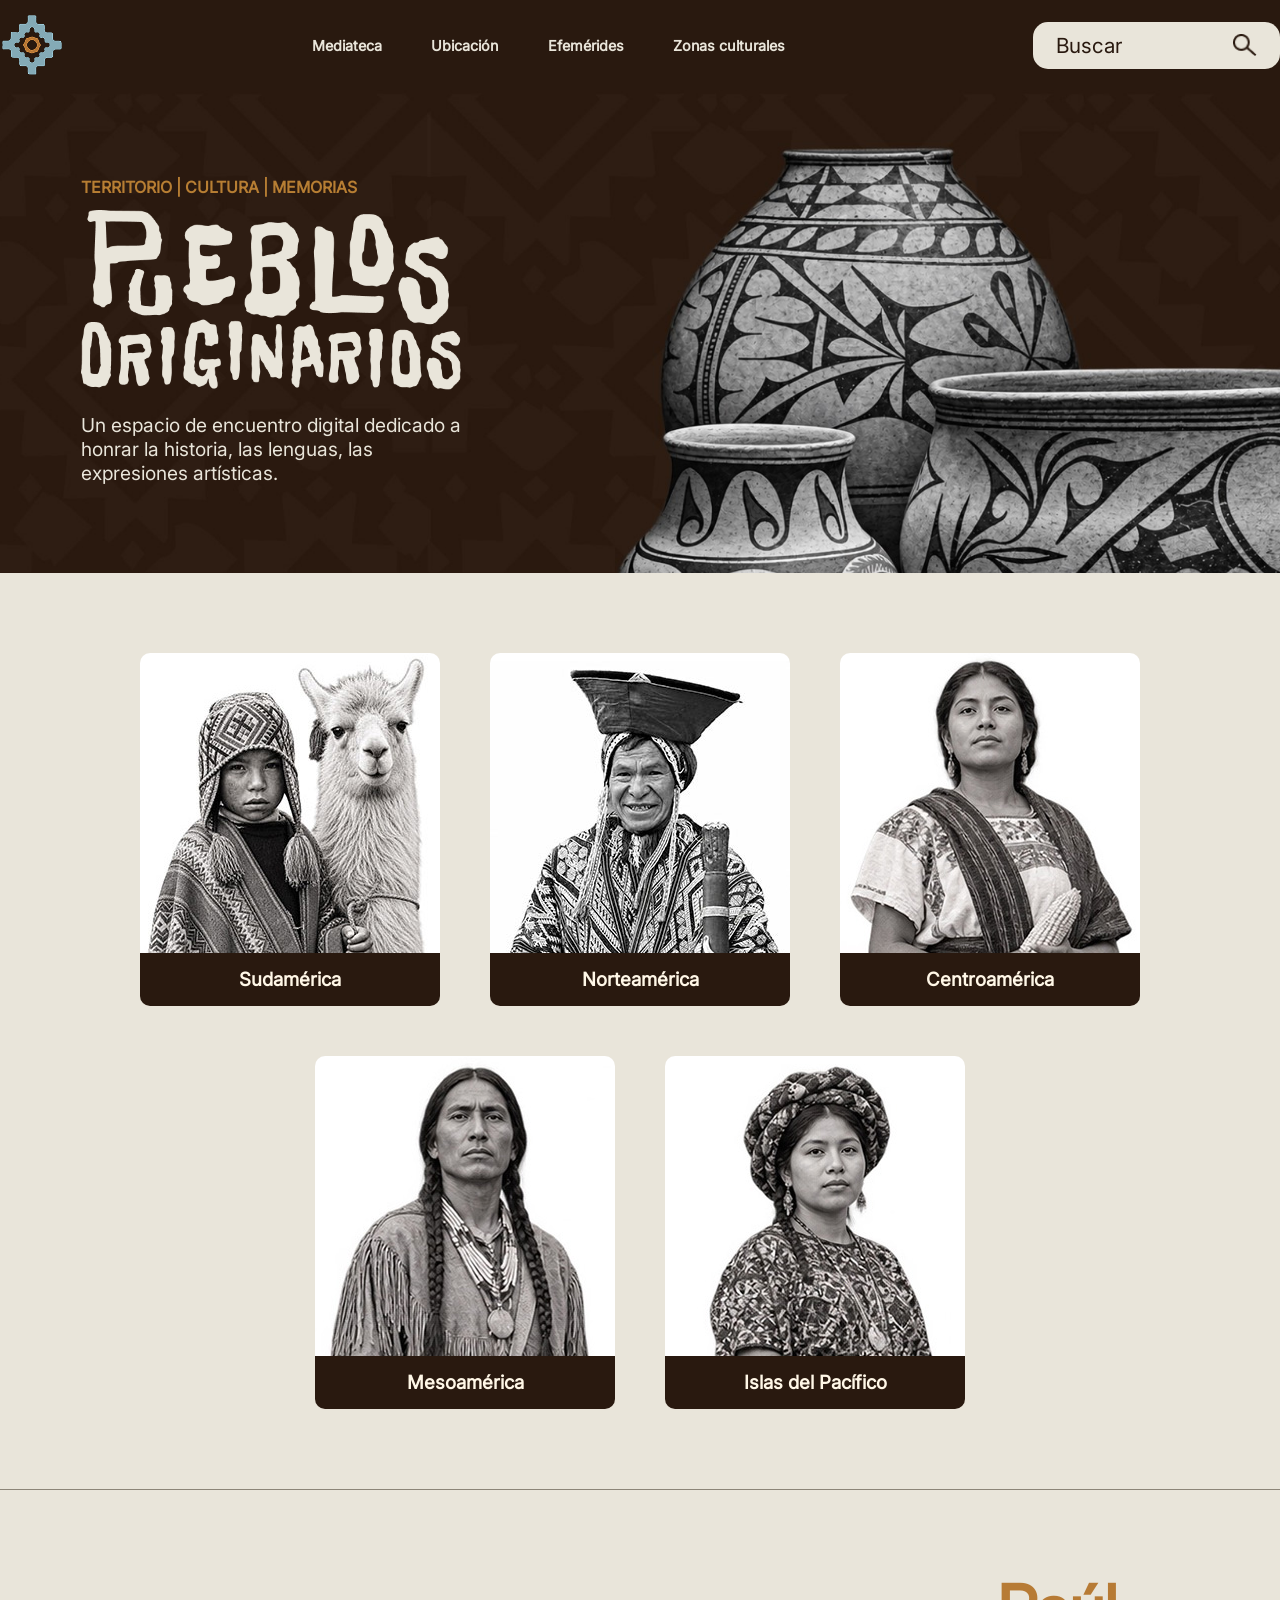
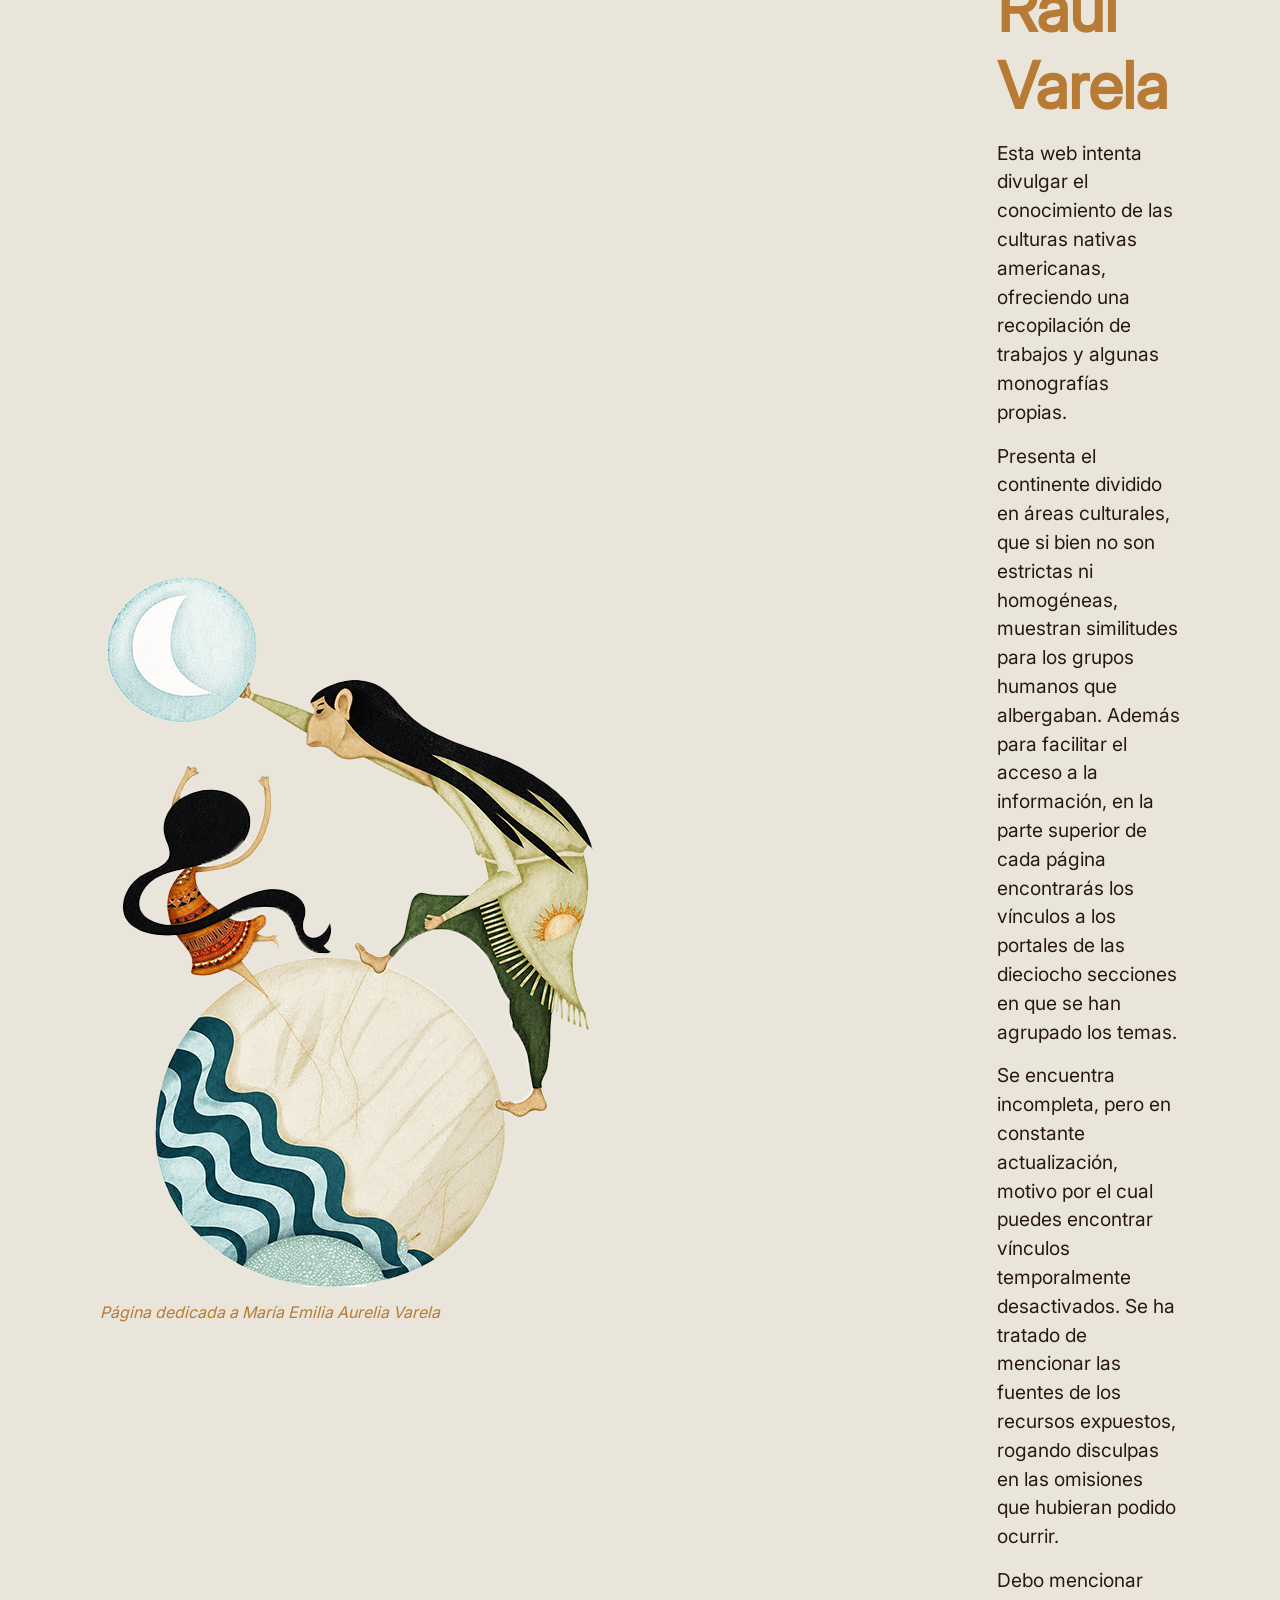
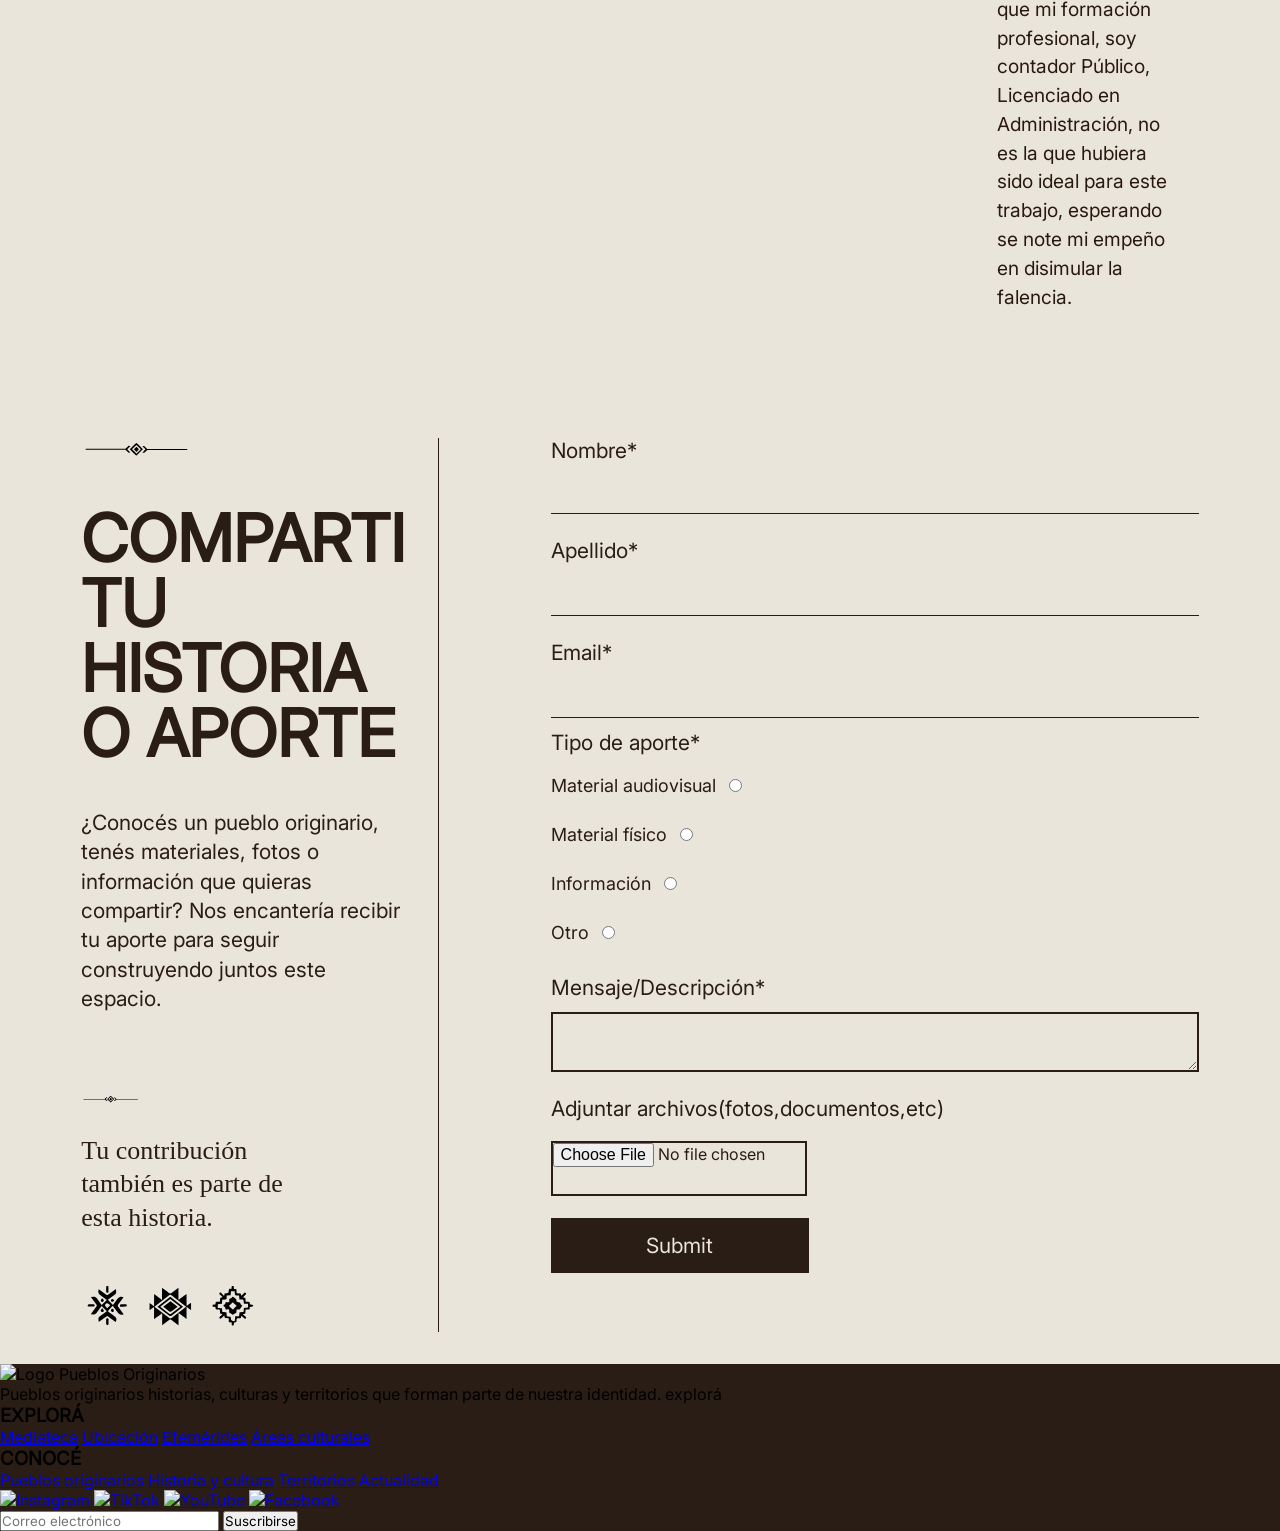
==== index.html @ 134d894b "Arreglo de imagenes y linkeo" ====
<!DOCTYPE html>
<html>

<head>
    <meta charset="utf-8" />
    <meta name="viewport" content="width=device-width, initial-scale=1.0">
    <title>Pueblos Originarios</title>
    <link rel="stylesheet" href="estilos.css" />
    <link rel="icon" type="image/x_icon" href="imagenes/generales/logo_color.png">
</head>

<body class="body">
    <header>
        <nav class="nav">
                <a href="index.html">
                    <img class="imagen_logo" src="imagenes/generales/logo_color.png" alt="imagen_logo" width="64"
                        height="64" />
                </a>
            <div class="hipervinculos">
                <a href="mediateca.html">Mediateca</a>
                <a href="ubicacion.html">Ubicación</a>
                <a href="error.html">Efemérides</a>
                <a href="tehuelche.html">Zonas culturales</a>
            </div>
            <div class="buscador">
                <p>Buscar</p>
                <img src="imagenes/generales/lupa_buscador.png" alt="lupa" width="24" height="24" />
            </div>
        </nav>
    </header>

    <main>
        <section id="inicio" aria-label="Pueblos originarios">
            <h2>TERRITORIO | CULTURA | MEMORIAS</h2>
            <img class="texto-inicio" src="imagenes/index/texto.png" alt="Pueblos originarios" width="597" height="283">
            <h1>Un espacio de encuentro digital dedicado a honrar la historia, las lenguas, las expresiones artísticas.
            </h1>
        </section>

        <section class="contenedor-tarjetas">

            <article class="tarjeta">
                <img src="imagenes/index/suramerica.jpg" alt="Sudamérica" width="300" height="300">
                <h3>Sudamérica</h3>
            </article>

            <article class="tarjeta">
                <img src="imagenes/index/norteamerica.jpg" alt="Norteamérica" width="300" height="300">
                <h3>Norteamérica</h3>
            </article>

            <article class="tarjeta">
                <img src="imagenes/index/centroamerica.jpg" alt="Centroamérica" width="300" height="300">
                <h3>Centroamérica</h3>
            </article>

            <article class="tarjeta">
                <img src="imagenes/index/mesoamerica.jpg" alt="Mesoamérica" width="300" height="300">
                <h3>Mesoamérica</h3>
            </article>

            <article class="tarjeta">
                <img src="imagenes/index/isla_pacifico.jpg" alt="Islas del Pacífico" width="300" height="300">
                <h3>Islas del Pacífico</h3>
            </article>

        </section>

        <section class="seccion-raul">

    <article class="imagen-raul">
        <img src="imagenes/index/raul_varela.png" alt="Ilustración de Raúl Varela" width="497" height="713">
        <p>Página dedicada a María Emilia Aurelia Varela</p>
    </article>

    <article class="contenido-raul">

        <h2>Raúl Varela</h2>

        <p>
    Esta web intenta divulgar el conocimiento de las culturas nativas
    americanas, ofreciendo una recopilación de trabajos y algunas
    monografías propias.
</p>

<p>
    Presenta el continente dividido en áreas culturales, que si bien no son
    estrictas ni homogéneas, muestran similitudes para los grupos humanos
    que albergaban. Además para facilitar el acceso a la información,
    en la parte superior de cada página encontrarás los vínculos a los
    portales de las dieciocho secciones en que se han agrupado los temas.
</p>

<p>
    Se encuentra incompleta, pero en constante actualización, motivo
    por el cual puedes encontrar vínculos temporalmente desactivados.
    Se ha tratado de mencionar las fuentes de los recursos expuestos,
    rogando disculpas en las omisiones que hubieran podido ocurrir.
</p>

<p>
    Debo mencionar que mi formación profesional, soy contador Público,
    Licenciado en Administración, no es la que hubiera sido ideal para
    este trabajo, esperando se note mi empeño en disimular la falencia.
</p>

    </article>

</section>





        <section id="formulario">
            <div id="texto-form">
                <div id="form1">
                    <img src="imagenes/svg/division.svg" alt="simbolo" height="30px" width="60px">
                    <h3>COMPARTI TU HISTORIA O APORTE</h3>
                    <p>¿Conocés un pueblo originario, tenés materiales, fotos o información que quieras compartir? Nos
                        encantería recibir tu aporte para seguir construyendo juntos este espacio.</p>
                </div>
                <div id="form2">
                    <img src="imagenes/svg/division.svg" alt="simbolo" height="30px" width="60px">
                    <p>Tu contribución también es parte de esta historia.</p>
                    <img src="imagenes/svg/simbolos.svg" alt="simbolo" />
                </div>
            </div>

            <div id="form3">

                <form method="post" action="" target="_blank" enctype="multipart/form-data">
                    <div class="form">
                        <label for="nombre">Nombre*</label>
                        <input type="text" name="nombre" id="nombre" maxlength="20" required>
                    </div>

                    <label for="apellido">Apellido*</label>
                    <input type="text" name="apellido" id="apellido" maxlength="20" required>

                    <label for="email">Email*</label>
                    <input type="email" name="email" id="email" maxlength="20" required>


                    <p>Tipo de aporte*</p>
                    <label for="audiovisual">Material audiovisual <input type="radio" name="aporte" value="audiovisual"
                            id="audiovisual"></label>
                    <label for="fisico">Material físico <input type="radio" name="aporte" value="físico"
                            id="físico"></label>
                    <label for="información">Información <input type="radio" name="aporte" value="información"
                            id="información"></label>
                    <label for="otro">Otro<input type="radio" name="aporte" value="radio id=" radio></label>



                    <label for="mensaje">Mensaje/Descripción*</label>
                    <textarea name="mensaje" id="mensaje"></textarea required>

            <label for="archivos">Adjuntar archivos(fotos,documentos,etc)</label>
            <input type="file">

                <input type="submit" formenctype="multipart/form-data">
                </textarea>
                </form>
            </div>

        </section>
    </main>

    <footer>
        <div id="footer">
            <div id="presentacion-footer">
                <img src="imagenes/logo.png" alt="Logo Pueblos Originarios">
                <p>
                    Pueblos originarios historias, culturas y territorios
                    que forman parte de nuestra identidad. explorá
                </p>
            </div>
            <div class="items">
                <h3>EXPLORÁ</h3>
                <a href="#">Mediateca</a>
                <a href="#">Ubicación</a>
                <a href="#">Efemérides</a>
                <a href="#">Áreas culturales</a>
            </div>
            <div class="items">
                <h3>CONOCÉ</h3>
                <a href="#">Pueblos originarios</a>
                <a href="#">Historia y cultura</a>
                <a href="#">Territorios</a>
                <a href="#">Actualidad</a>
            </div>
            <div id="redes">
                <div class="iconos">
                    <a href="#"><img src="" alt="Instagram"></a>
                    <a href="#"><img src="" alt="TikTok"></a>
                    <a href="#"><img src="" alt="YouTube"></a>
                    <a href="#"><img src="" alt="Facebook"></a>
                </div>
                <div id="suscripcion">
                    <input type="email" placeholder="Correo electrónico">
                    <button>Suscribirse</button>
                </div>
            </div>
        </div>
    </footer>
</body>

</html>
---- estilos.css ----
@charset "utf-8";

@font-face {
    font-family: "inter";
    src: url('fuentes/inter/Inter-VariableFont_opsz\,wght.ttf') format('truetype');
    font-weight: normal;
    font-style: normal;
}

@font-face {
    font-family: 'inter italic';
    src: url('fuentes/inter/Inter-Italic-VariableFont_opsz\,wght.ttf') format('truetype');
    font-weight: normal;
    font-style: italic;
}

@font-face {
    font-family: 'inria';
    src: url('fuentes/inria_serif/InriaSerif-Regular.ttf') format('truetype');
    font-weight: normal;
    font-style: normal;
}

@font-face {
    font-family: 'inria';
    src: url('fuentes/inria_serif/InriaSerif-Italic.ttf') format('truetype');
    font-weight: normal;
    font-style: italic;
}

@font-face {
    font-family: 'inria';
    src: url(fuentes/inria_serif/InriaSerif-Light.ttf) format('truetype');
    font-weight: light;
    font-style: normal;
}

@font-face {
    font-family: 'inria';
    src: url(fuentes/inria_serif/InriaSerif-LightItalic.ttf) format('truetype');
    font-weight: light;
    font-style: italic;
}

@font-face {
    font-family: 'inria';
    src: url(fuentes/inria_serif/InriaSerif-Bold.ttf) format('truetype');
    font-weight: bold;
    font-style: normal;
}

@font-face {
    font-family: 'inria';
    src: url(fuentes/inria_serif/InriaSerif-BoldItalic.ttf) format('truetype');
    font-weight: bold;
    font-style: italic;
}

*{
    font-family: "inter",sans-serif;
    margin: 0;
    padding: 0;

}

body{
    background-color: #E9E5DA
}

footer{
    background-color: #2A1D15;
}

/* formulario */
#formulario {
    display: flex
}

/* Medioteca */


/* Presentación de la videoteca */

.presentacion-videoteca {
    position: relative;
    overflow: hidden;
    padding: 55px 6.5% 100px;
    background-color: #2a1d15;
}


/* Fondo decorativo */

.fondo-videoteca {
    position: absolute;
    top: 0;
    left: 0;
    width: 100%;
    height: 909px;
    opacity: 0.15;
}

.fondo-videoteca img {
    width: 100%;
    height: 100%;
    object-fit: cover;
}


/* Título y presentación */

.texto-videoteca {
    position: relative;
    margin-bottom: 104px;
}

.texto-videoteca h1 {
    margin: 0 0 12px;
    color: #e9e5da;
    font-size: 76px;
    font-weight: 700;
    line-height: 1.2;
}

.texto-videoteca p {
    margin: 0;
    font-size: 20px;
}


/* Videos principales */

.videos-principales {
    position: relative;
    display: flex;
    align-items: flex-start;
    gap: 19px;
}

.video-principal {
    flex: 1;
}

.video-principal video {
    width: 100%;
    height: auto;
    background-color: #000000;
}

.video-principal p {
    margin: 12px 0 0;
    font-size: 16px;
}



/* Sección más videos */

.mas-videos {
    overflow: hidden;
    padding: 41px 6.4% 74px;
    background-color: #e9e5da;
    color: #29190f;
}


/* Título de más videos */

.titulo-mas-videos {
    margin: 0 0 25px;
}

.titulo-mas-videos h2 {
    margin: 0;
    color: #29190f;
    font-size: 40px;
    font-weight: 700;
}


/* Carrusel de videos */

.carrusel-videos {
    overflow: hidden;
    width: 100%;
}

.pista-videos {
    display: flex;
    width: max-content;
    animation: carrusel 35s linear infinite;
}


/* Grupo de videos */

.grupo-videos {
    display: flex;
    gap: 55px;
    margin-right: 55px;
}


/* Cada video del carrusel */

.video-carrusel {
    width: 494px;
    flex-shrink: 0;
}

.video-carrusel video {
    width: 100%;
    height: 278px;
    object-fit: cover;
    background-color: #000000;
    box-shadow: 0 10px 20px #00000025;
}

.video-carrusel p {
    margin: 12px 0 0;
    color: #29190f;
    font-size: 16px;
}


/* Animación del carrusel */

.pista-videos:hover {
    animation-play-state: paused;
}

@keyframes carrusel {
    from {
        transform: translateX(0);
    }

    to {
        transform: translateX(-50%);
    }
}



/* FORMULARIO */

#formulario {
    display: flex;
    justify-content: space-between;
    gap: 7%;
    padding: 32px 6.35%;
    background-color: #E9E5DA;
    color: #2a1d15;
}

/* Texto de presentación */

#texto-form {
    display: flex;
    flex-direction: column;
    justify-content: space-between;
    width: 32%;
    padding-right: 35px;
    border-right: 1px solid #2a1d15;
}

#form1 img {
    width: 112px;
    height: auto;
}

#form1 h3 {
    margin: 42px 0;
    font-size: 65px;
    line-height: 1;
    font-weight: 800;
}

#form1 p {
    max-width: 478px;
    font-size: 21px;
    line-height: 1.4;
}

#form2 {
    display: flex;
    flex-direction: column;
    margin-top: 70px;
}

#form2 p {
    max-width: 230px;
    margin: 20px 0;
    font-family: "Inria Serif", serif;
    font-size: 26px;
    line-height: 1.3;
}

#form2 img:last-child {
    width: 180px;
    height: auto;
    margin-top: 25px;
}

/* Campos del formulario */

#form3 {
    width: 58%;
}

#form3 form {
    display: flex;
    flex-direction: column;
    gap: 12px;
}

#form3 label,
#form3 p {
    font-size: 21px;
    font-weight: 400;
}

#form3 .form {
    display: flex;
    flex-direction: column;
    gap: 10px;
}

#form3 form > label {
    margin-top: 12px;
}

#form3 input[type="text"],
#form3 input[type="email"],
#form3 textarea {
    width: 100%;
    padding: 8px 5px;
    border: none;
    border-bottom: 1px solid #2a1d15;
    background-color: transparent;
    color: #2a1d15;
    font-family: inherit;
    font-size: 20px;
}

#form3 textarea {
    height: 60px;
    border: 2px solid #2a1d15;
    resize: vertical;
}

/* Opciones de aporte */

#form3 input[type="radio"] {
    margin-left: 8px;
    accent-color: #2a1d15;
}

#form3 label[for="audiovisual"],
#form3 label[for="fisico"],
#form3 label[for="información"],
#form3 label[for="otro"] {
    display: inline-flex;
    align-items: center;
    gap: 5px;
    margin: 8px 15px 8px 0;
    font-size: 18px;
}

/* Adjuntar archivos */

#form3 input[type="file"] {
    width: 256px;
    min-height: 55px;
    margin-top: 8px;
    border: 2px solid #2a1d15;
    font-family: inherit;
    font-size: 16px;
}

/* Botón de envío */

#form3 input[type="submit"] {
    width: 258px;
    min-height: 55px;
    margin-top: 10px;
    border: none;
    background-color: #2a1d15;
    color: #E9E5DA;
    font-family: inherit;
    font-size: 21px;
    cursor: pointer;
    transition: background-color 0.3s;
}

#form3 input[type="submit"]:hover {
    background-color: #84aab7;
}

* {
    box-sizing: border-box;
}

body {
    margin: 0;
    font-family: Inter, Arial, sans-serif;
}


/* header */

.nav {
    min-height: 90px;
    padding: fixed;
    display: grid;
    grid-template-columns: 64px minmax(0, 1fr) 247px;
    align-items: center;
    gap: 32px;
    background-color: #29190F;
    z-index: 100;

}

.logo a {
    display: block;
}

.imagen_logo {
    display: block;
    object-fit: contain;
}

.hipervinculos {
    display: flex;
    justify-content: center;
    align-items: center;
    gap: clamp(20px, 3.85vw, 74px);
    white-space: nowrap;
}

.hipervinculos a {
    color: #E9E5DA;
    font-size: clamp(0.9rem, 1.04vw, 1.2rem);
    font-weight: 700;
    text-decoration: none;
}

.buscador {
    user-select: none;
    height: 47px;
    padding: 0 23px;
    display: flex;
    justify-content: space-between;
    align-items: center;
    border-radius: 15px;
    background-color: #E9E5DA;
}

.buscador p {
    margin: 0;
    color: #29190F;
    font-size: 1.3rem;
    font-weight: 500;
}

.buscador img {
    object-fit: contain;
}
/* header */



/* index */

#inicio {
    display: flex;
    flex-direction: column;
    align-items: flex-start;
    justify-content: center;
    gap: clamp(10px, 1vw, 18px);
    padding: 0 6.3%;
    width: 100%;
    aspect-ratio: 1920 / 724;
    background-image: url(imagenes/index/inicio.jpg);
    background-size: cover;
    background-position: center;
    background-repeat: no-repeat;
}

.presentacion-inicio {
    display: flex;
    flex-direction: column;
    gap: clamp(12px, 1.2vw, 23px);
    width: 35%;
}

#inicio h2 {
    color: #b77e33;
    font-size: 1rem;
    font-weight: 700;
    
}

.texto-inicio {
    display: block;
    width: 34%;
    height: auto;
}

#inicio h1 {
    width: 35%;
    margin: 10px 0 0;
    color: #E9E5DA;
    font-size: 1.2rem;
    font-weight: 400;
    line-height: 1.25;
}


.contenedor-tarjetas {
    display: flex;
    flex-direction: row;
    justify-content: center;
    align-items: center;
    gap: 50px;;
    flex-wrap: wrap;
    padding-top: 80px;
    padding-bottom: 80px;
}

.tarjeta {
    width: 300px;
    border-radius: 10px;
    overflow: hidden;
}

.tarjeta img {
    width: 100%;
    aspect-ratio: 1 / 1;
    object-fit: cover;
    display: block;
}

.tarjeta h3 {
    background-color: #29190F;
    color: #FFF7E7;
    text-align: center;
    padding: 15px 5px;
    margin: 0;
}

.seccion-raul {
    display: flex;
    justify-content: center;
    align-items: center;
    gap: 400px;;;

    background-color: #E9E5DA;
    padding: 80px 100px;
    border-top: 1px solid #8C8578;
}

.imagen-raul img {
    display: block;
}

.imagen-raul p {
    font-size: 1rem;
    color: #B77B35;
    margin-top: 15px;
    font-style: italic;
}

.contenido-raul {
    width: 600px;
}

.contenido-raul h2 {
    font-size: 4rem;
    color: #B77B35;
    margin-bottom: 15px;
}

.contenido-raul p {
    font-size: 1.2rem;
    line-height: 1.5;
    color: #29190F;
    margin-bottom: 15px;
}
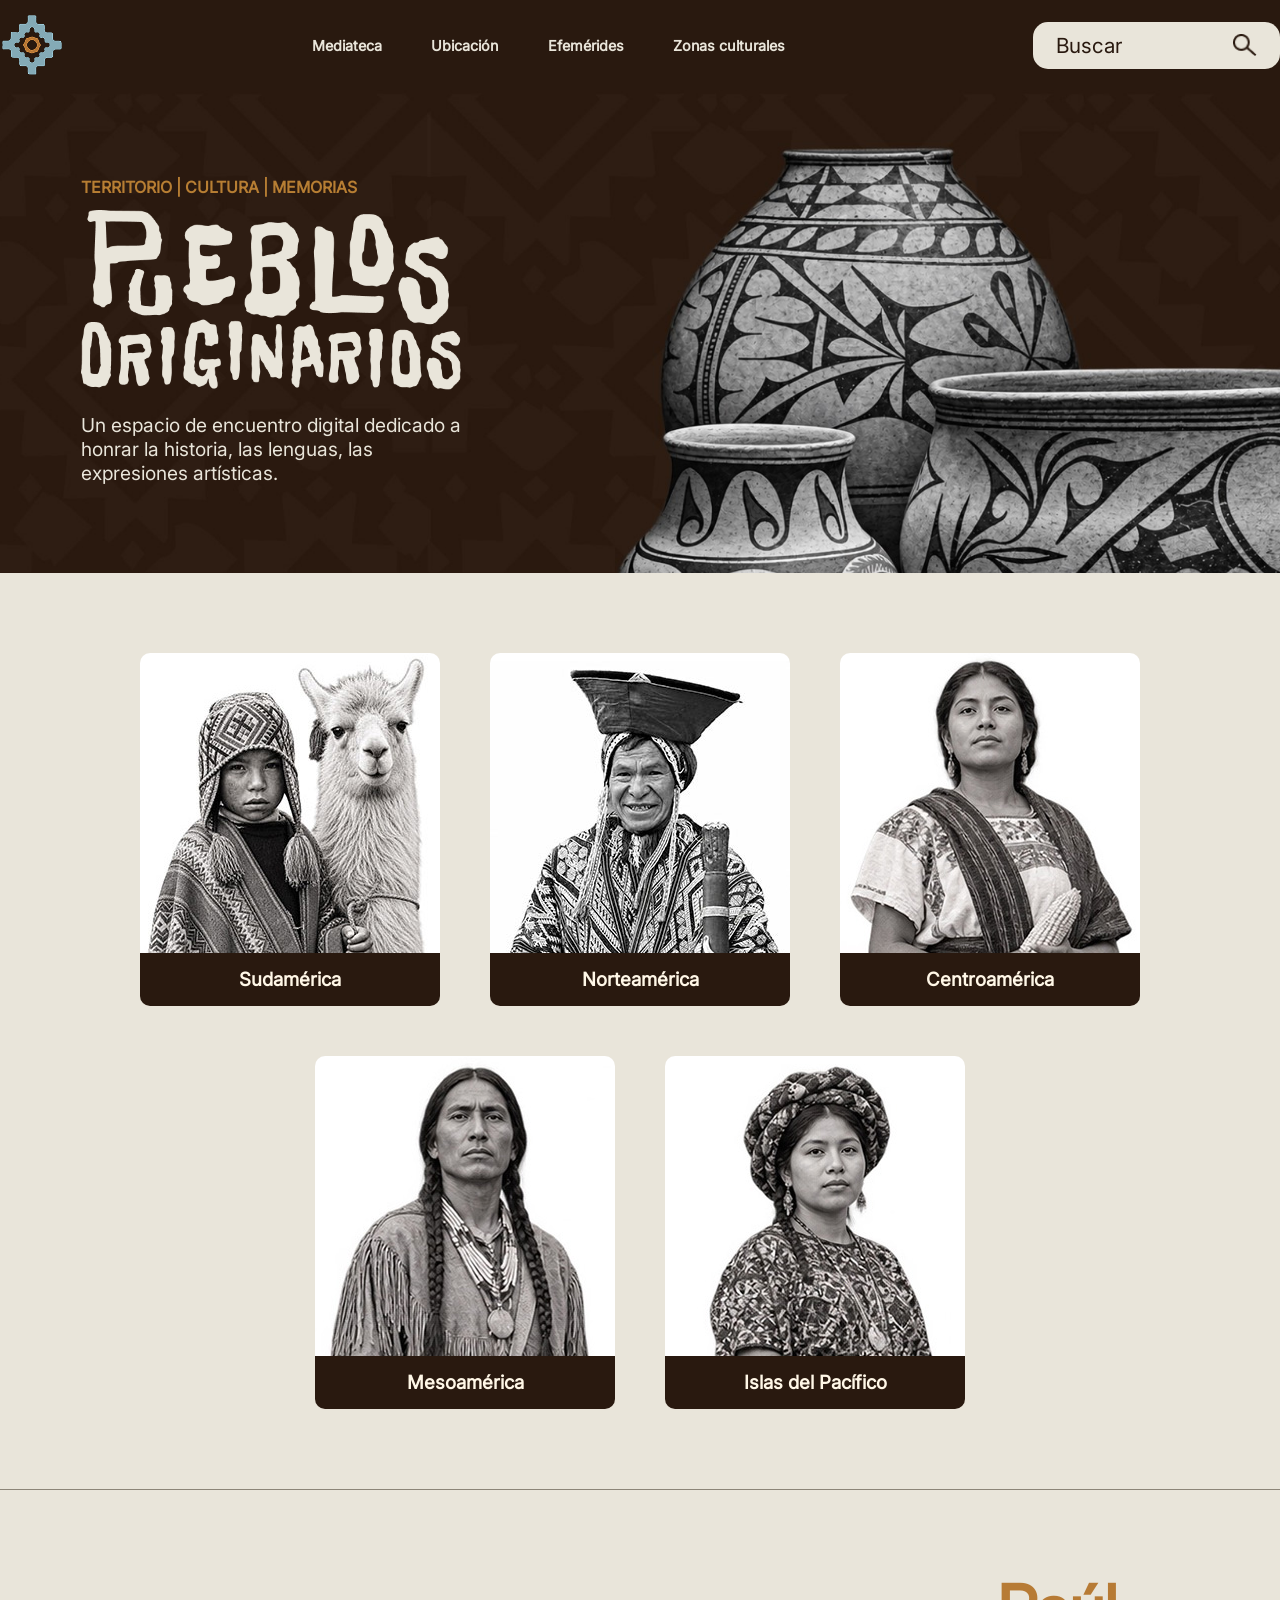
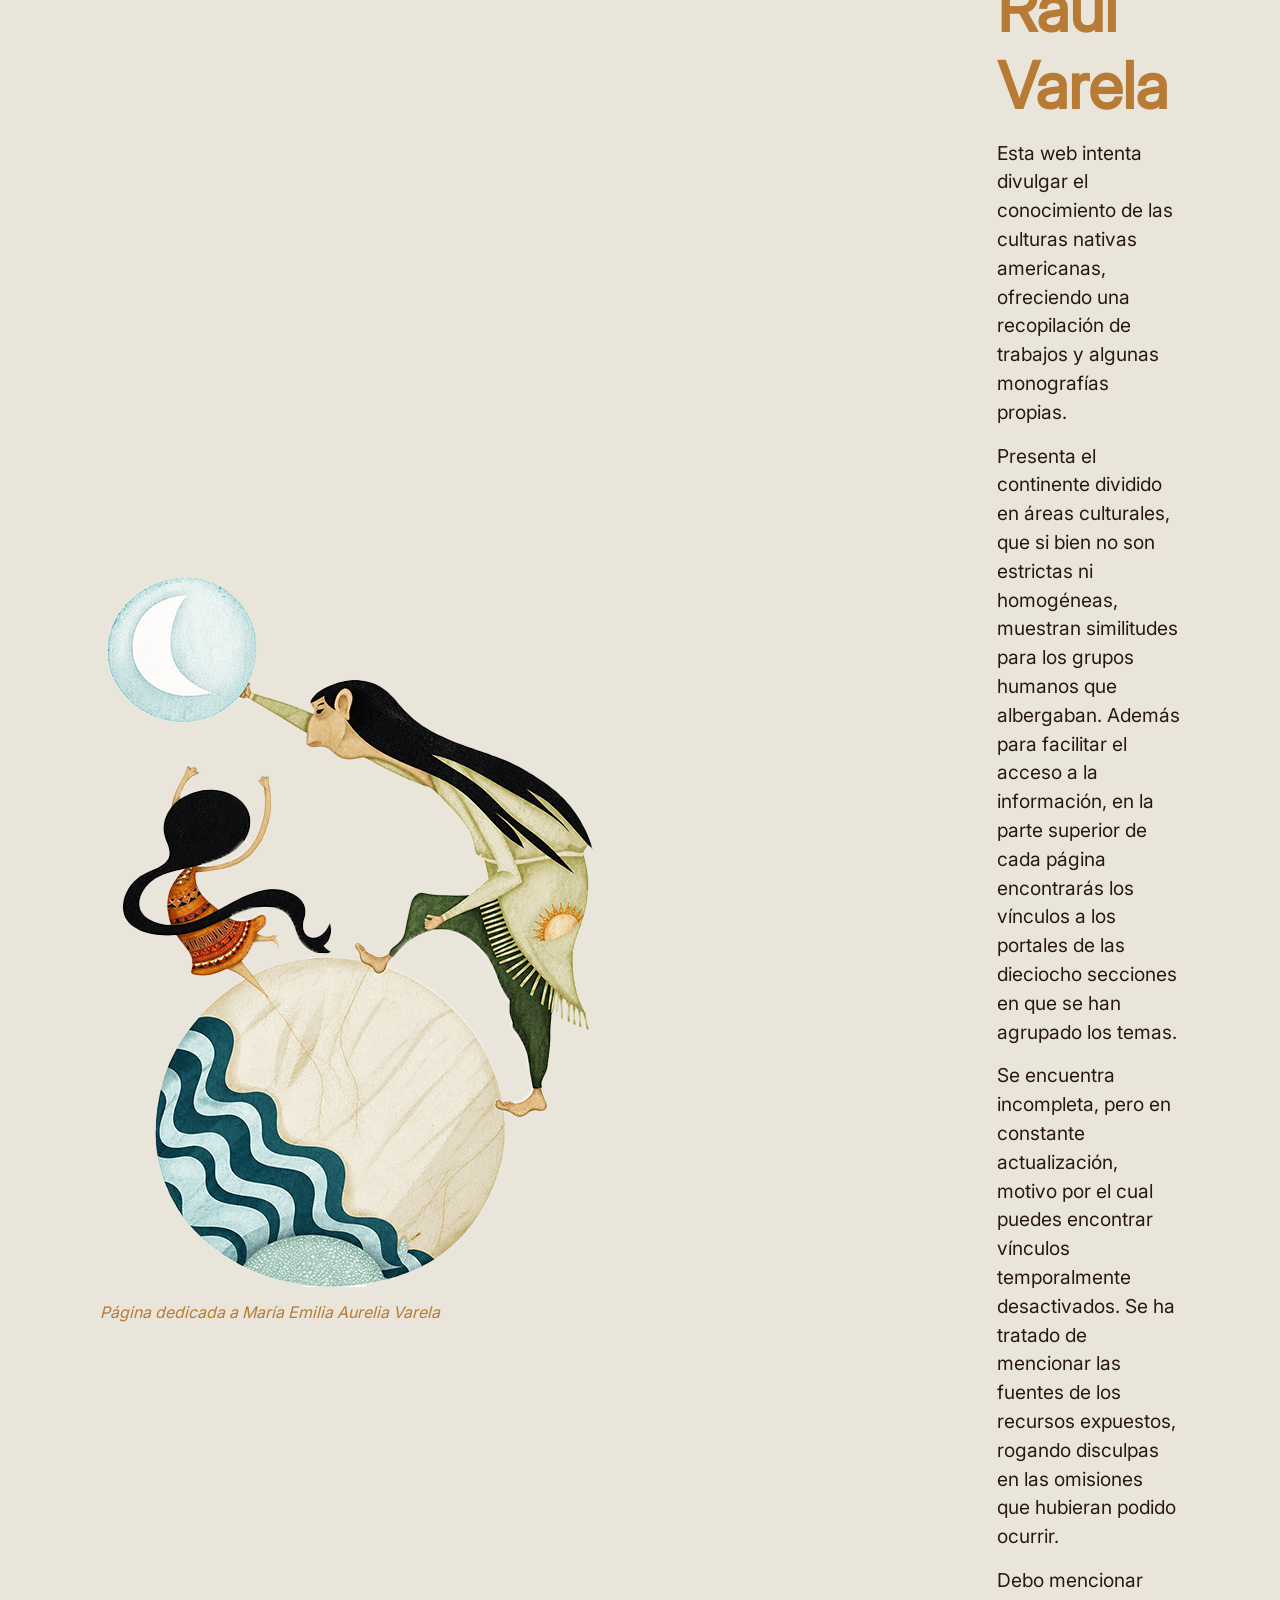
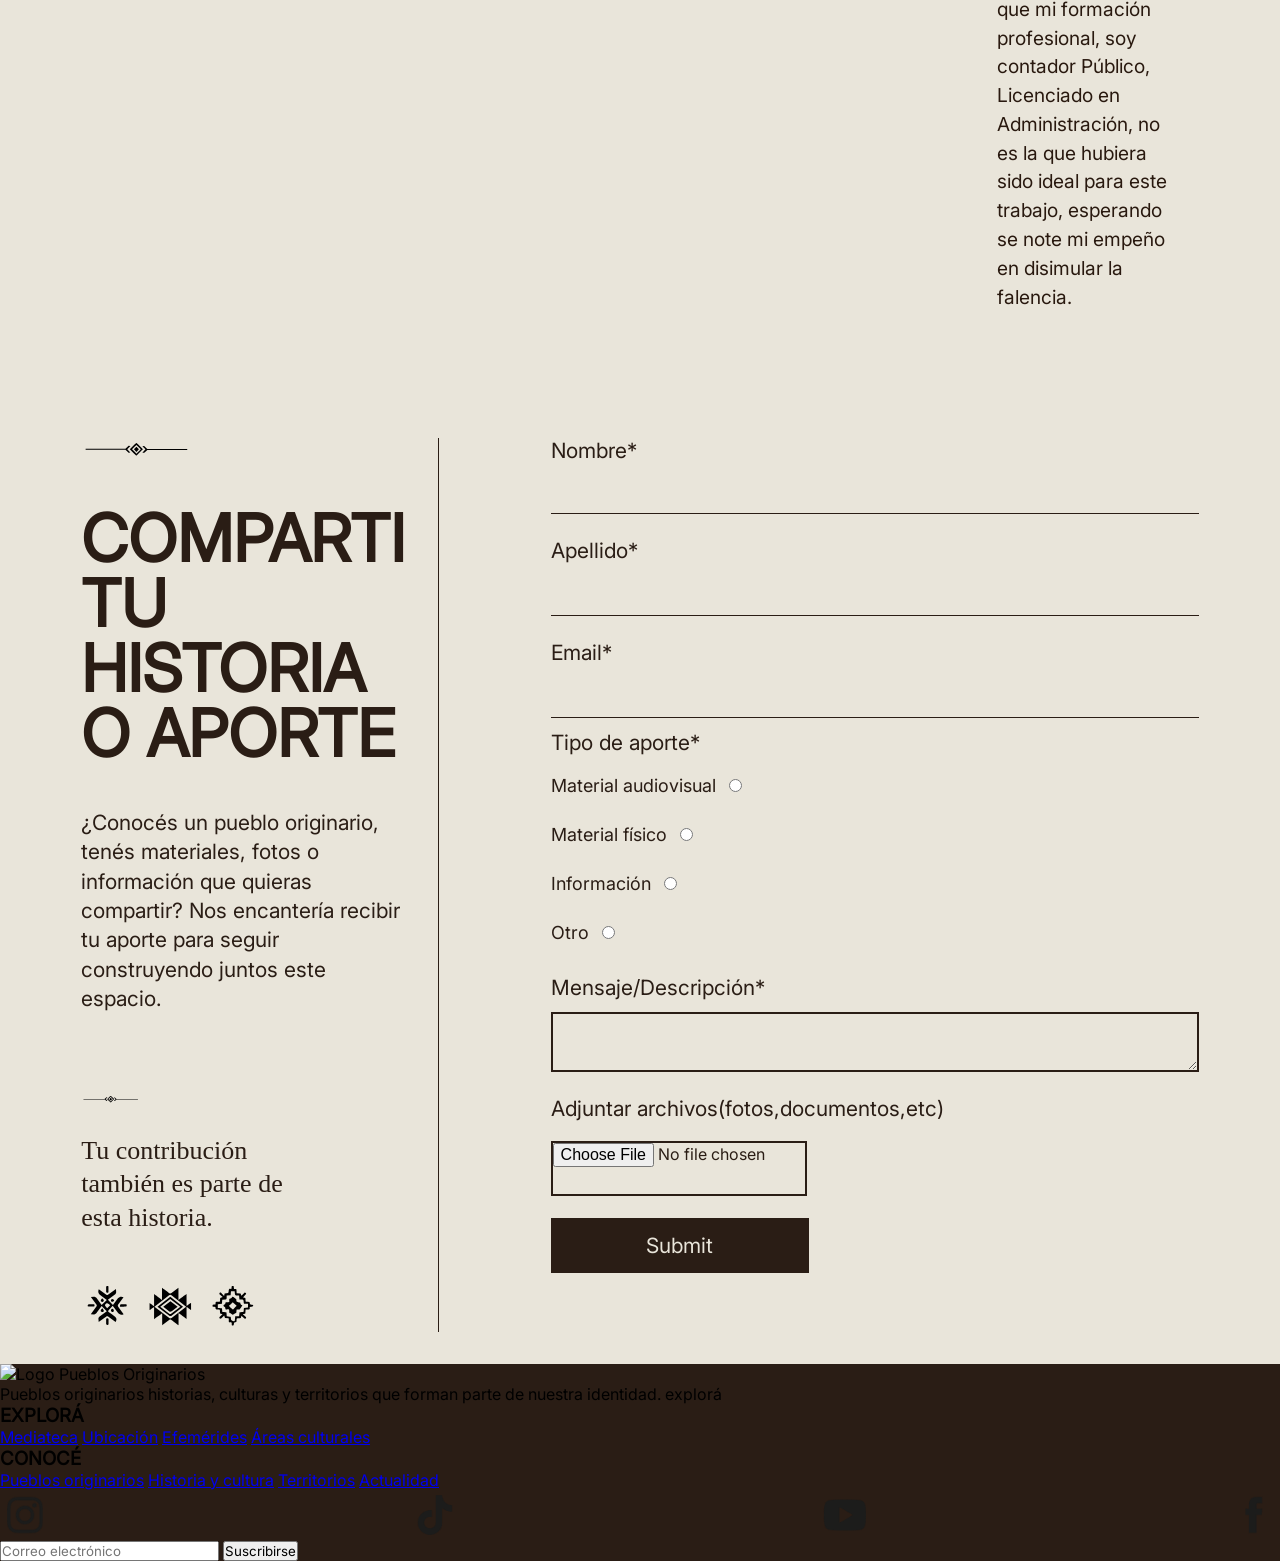
==== commit f7751dc9: "avances footer" ====
--- a/index.html
+++ b/index.html
@@ -192,10 +192,10 @@
             </div>
             <div id="redes">
                 <div class="iconos">
-                    <a href="#"><img src="" alt="Instagram"></a>
-                    <a href="#"><img src="" alt="TikTok"></a>
-                    <a href="#"><img src="" alt="YouTube"></a>
-                    <a href="#"><img src="" alt="Facebook"></a>
+                    <a href="#"><img src="iconos/instagram.png" alt="Instagram"></a>
+                    <a href="#"><img src="iconos/tiktok.png" alt="TikTok"></a>
+                    <a href="#"><img src="iconos/youtube.png" alt="YouTube"></a>
+                    <a href="#"><img src="iconos/facebook.png" alt="Facebook"></a>
                 </div>
                 <div id="suscripcion">
                     <input type="email" placeholder="Correo electrónico">
--- a/estilos.css
+++ b/estilos.css
@@ -465,7 +465,7 @@
 .buscador img {
     object-fit: contain;
 }
-/* header */
+
 
 
 
@@ -586,3 +586,20 @@
     color: #29190F;
     margin-bottom: 15px;
 }
+
+
+/* footer */
+
+.iconos {
+    display: flex;
+    align-items: center;
+    justify-content: space-between;
+    width: 100%;
+}
+
+.iconos img {
+    display: block;
+    width: 50px;
+    height: 50px;
+    object-fit: contain;
+}
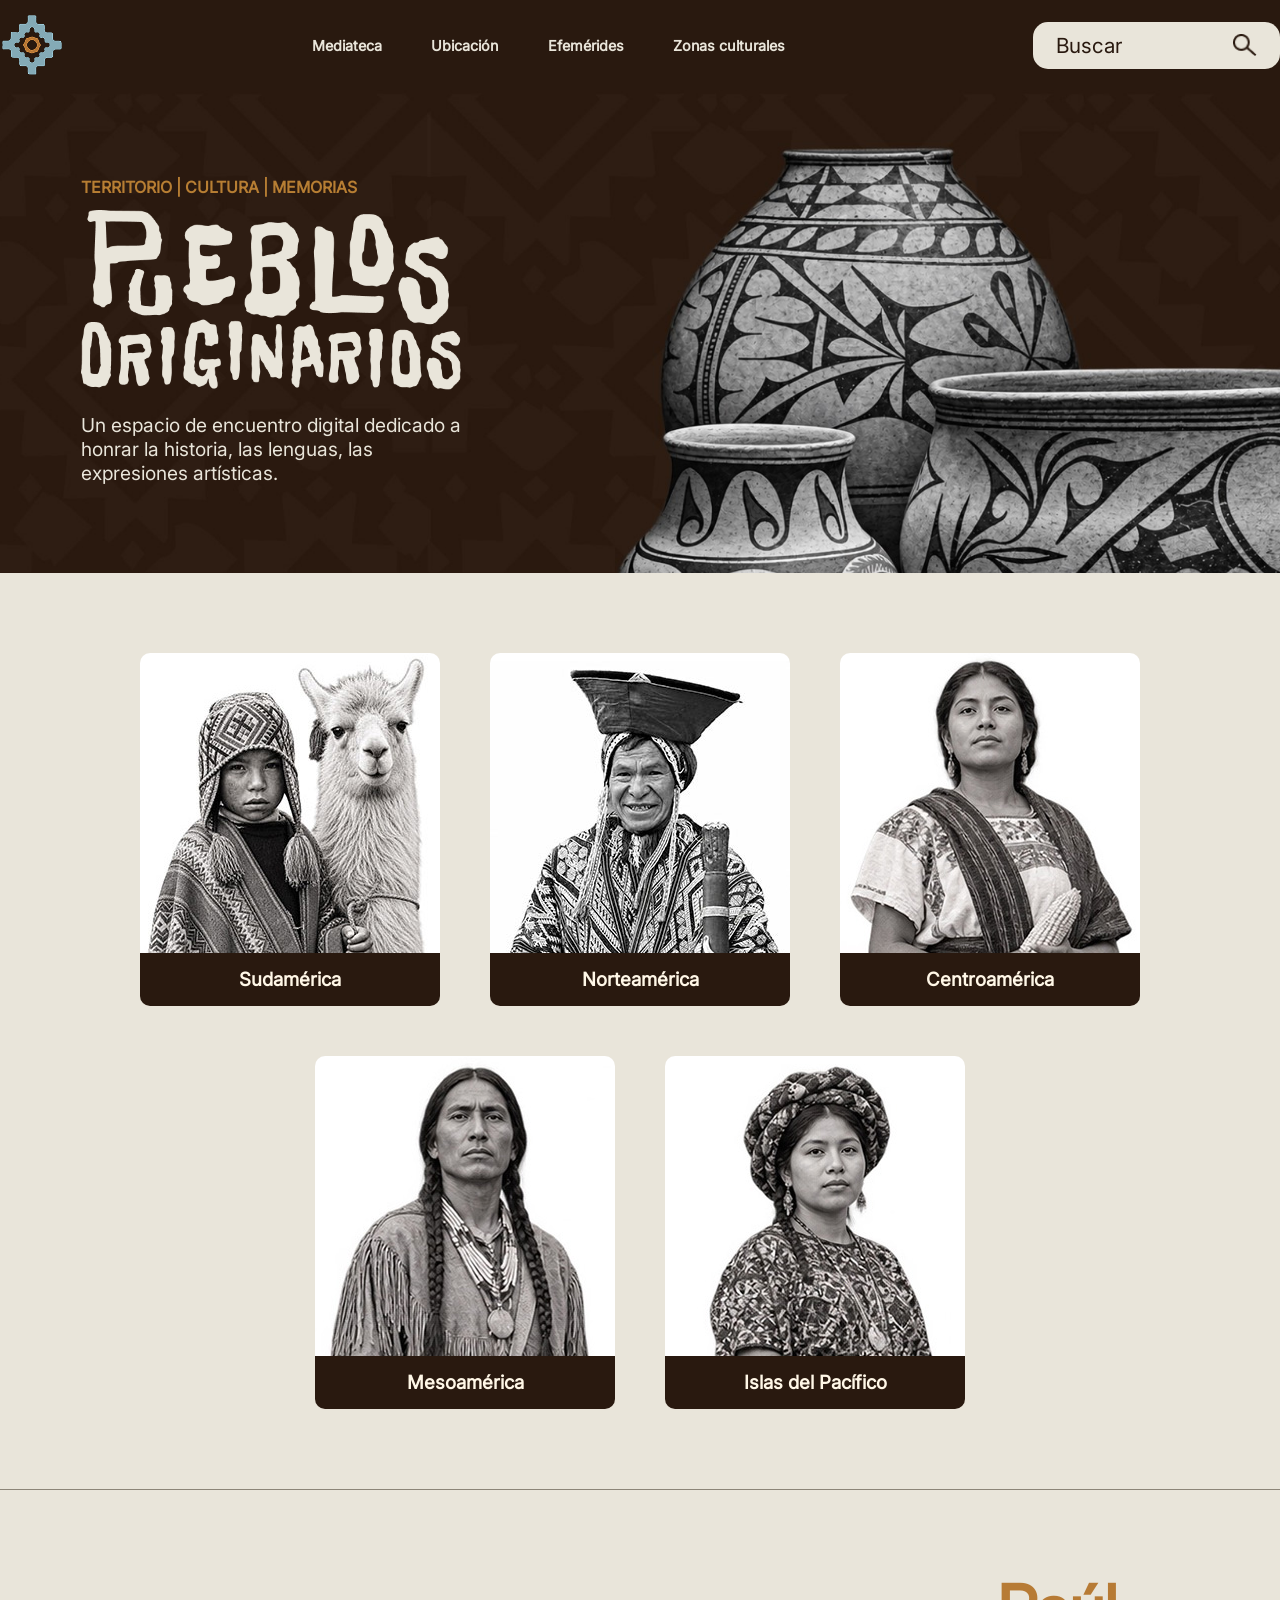
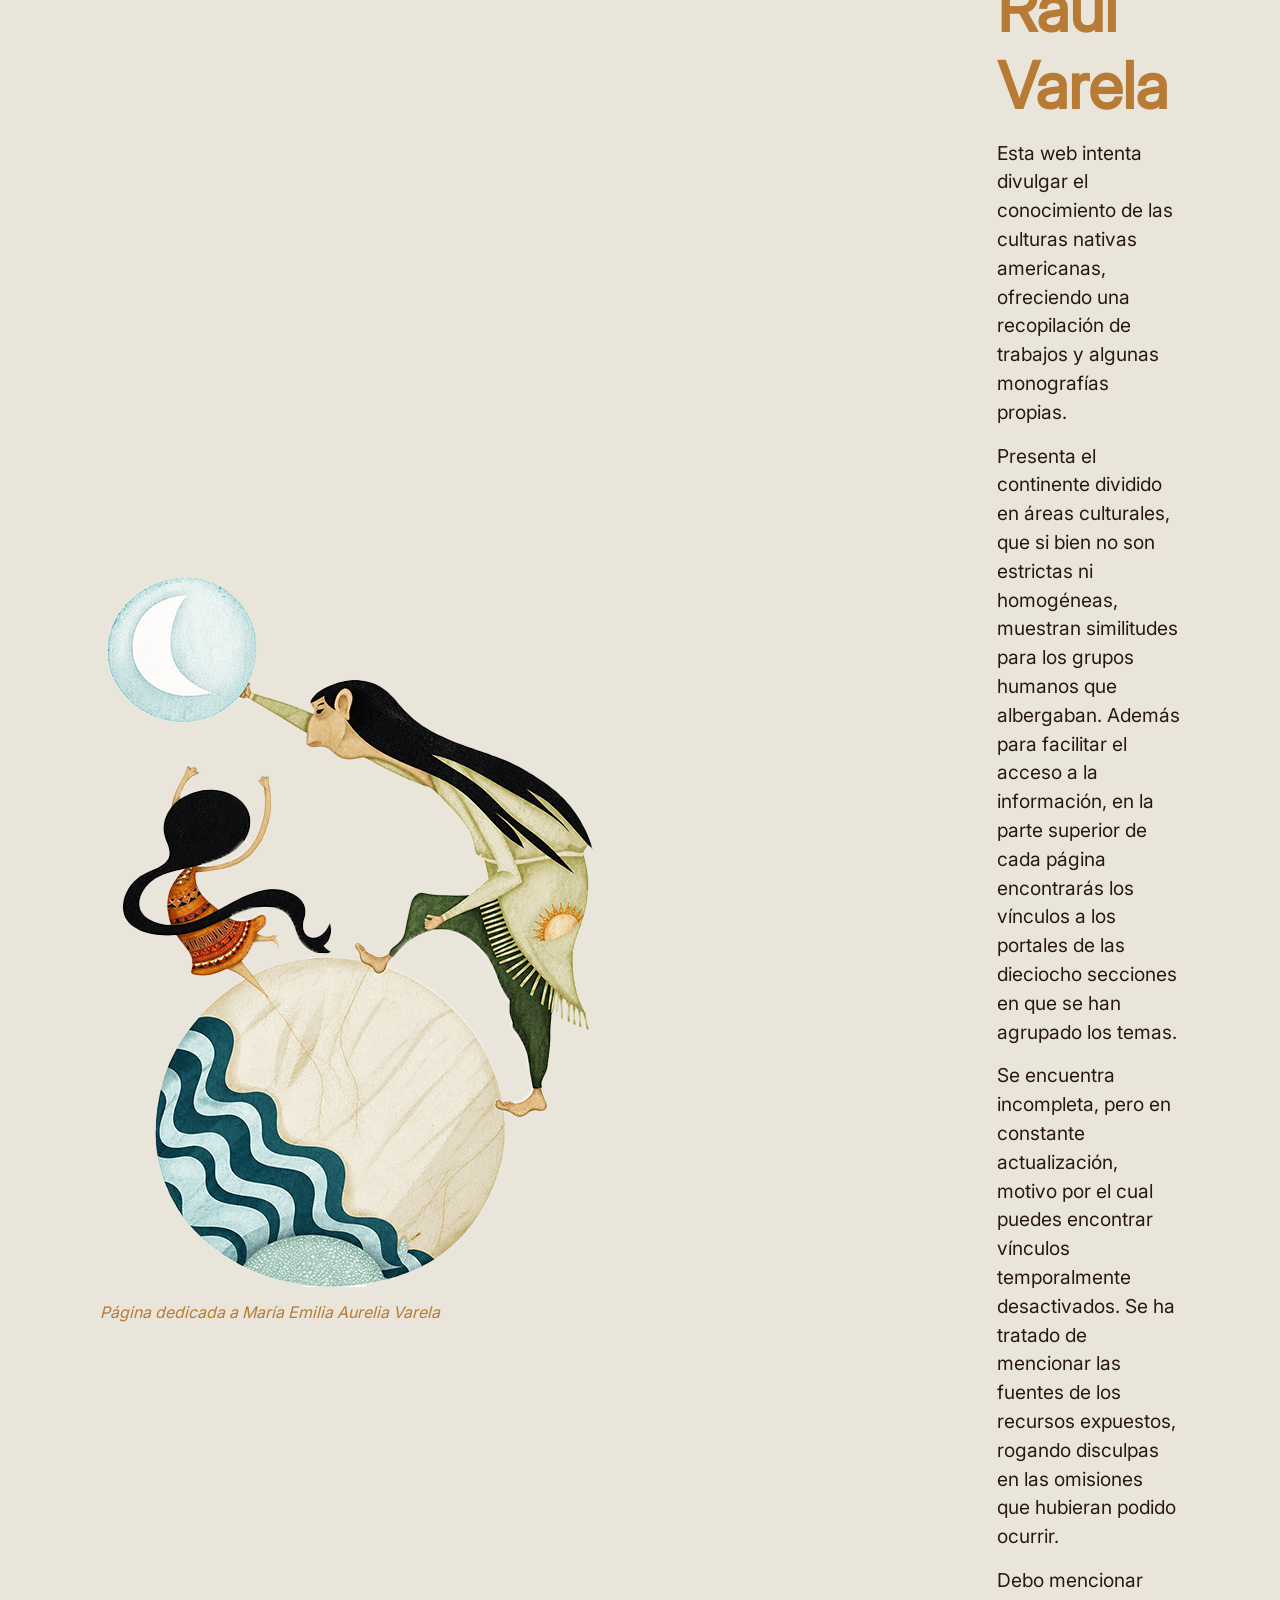
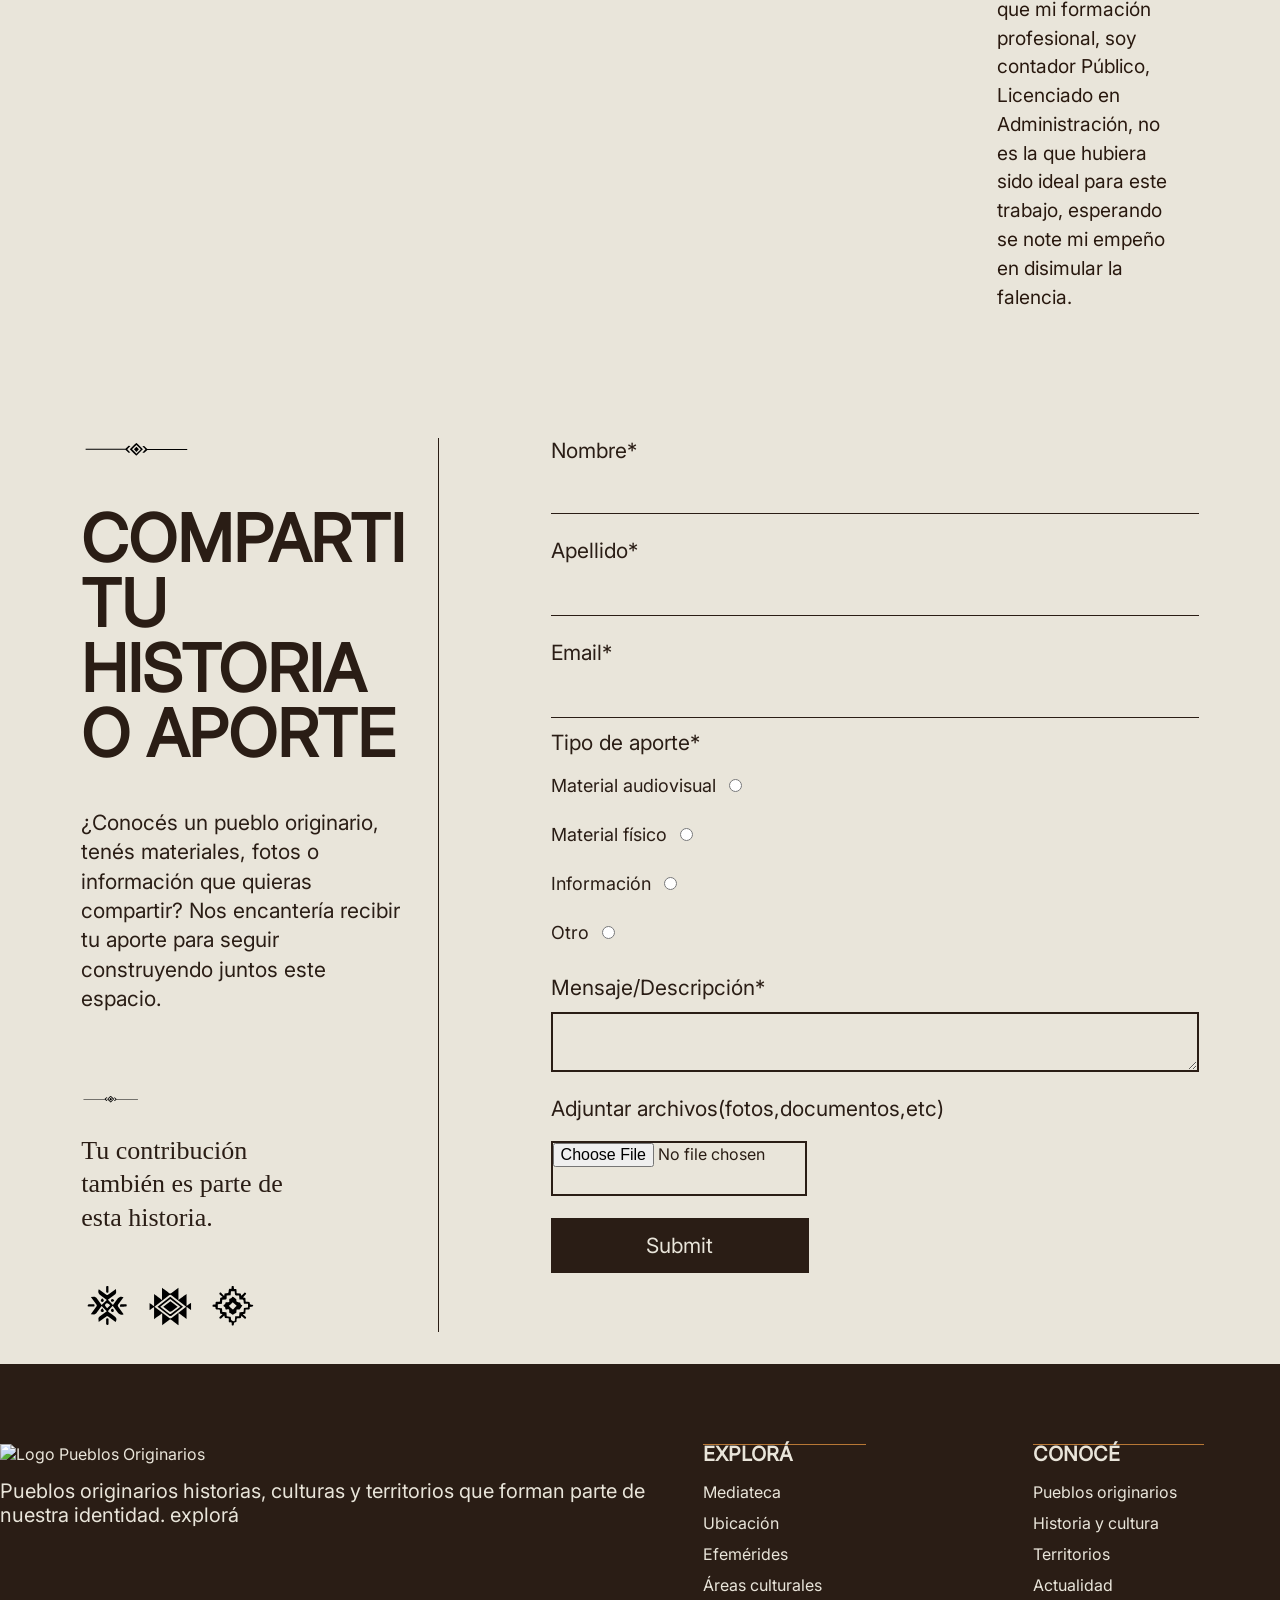
==== commit ef3377d1: "iconos footer" ====
--- a/index.html
+++ b/index.html
@@ -167,8 +167,11 @@
         </section>
     </main>
 
+   
     <footer>
+
         <div id="footer">
+
             <div id="presentacion-footer">
                 <img src="imagenes/logo.png" alt="Logo Pueblos Originarios">
                 <p>
@@ -176,6 +179,7 @@
                     que forman parte de nuestra identidad. explorá
                 </p>
             </div>
+
             <div class="items">
                 <h3>EXPLORÁ</h3>
                 <a href="#">Mediateca</a>
@@ -183,6 +187,7 @@
                 <a href="#">Efemérides</a>
                 <a href="#">Áreas culturales</a>
             </div>
+
             <div class="items">
                 <h3>CONOCÉ</h3>
                 <a href="#">Pueblos originarios</a>
@@ -190,19 +195,23 @@
                 <a href="#">Territorios</a>
                 <a href="#">Actualidad</a>
             </div>
+
             <div id="redes">
                 <div class="iconos">
                     <a href="#"><img src="iconos/instagram.png" alt="Instagram"></a>
-                    <a href="#"><img src="iconos/tiktok.png" alt="TikTok"></a>
+                    <a href="#"><img src="iconos/logo-tiktok.png" alt="TikTok"></a>
                     <a href="#"><img src="iconos/youtube.png" alt="YouTube"></a>
                     <a href="#"><img src="iconos/facebook.png" alt="Facebook"></a>
                 </div>
+
                 <div id="suscripcion">
                     <input type="email" placeholder="Correo electrónico">
                     <button>Suscribirse</button>
                 </div>
             </div>
+
         </div>
+
     </footer>
 </body>
 
--- a/estilos.css
+++ b/estilos.css
@@ -588,18 +588,188 @@
 }
 
 
-/* footer */
+
+/* Footer */
+
+footer {
+    background-color: #2a1d15;
+    color: #e9e5da;
+    width: 100%;
+    height: 403px;
+}
+
+#footer {
+    display: flex;
+    align-items: flex-start;
+    width: 1668px;
+    height: 403px;
+    margin: 0 auto;
+    padding-top: 80px;
+    box-sizing: border-box;
+    position: relative;
+}
+
+/* Presentación */
+
+#presentacion-footer {
+    width: 654px;
+    margin-right: 49px;
+    flex-shrink: 0;
+}
+
+#presentacion-footer img {
+    width: 219px;
+    height: 83px;
+    object-fit: contain;
+    margin-bottom: 15px;
+}
+
+#presentacion-footer p {
+    width: 654px;
+    margin: 0;
+    font-family: "Inter", sans-serif;
+    font-size: 20px;
+    font-weight: 500;
+    line-height: 24px;
+    color: #e9e5da;
+}
+
+/* Columnas de navegación */
+
+.items {
+    display: flex;
+    flex-direction: column;
+    height: 152px;
+    border-top: 1px solid #b77735;
+    padding-top: 0;
+    box-sizing: border-box;
+    flex-shrink: 0;
+}
+
+#footer .items:nth-child(2) {
+    width: 163px;
+    margin-right: 167px;
+}
+
+#footer .items:nth-child(3) {
+    width: 171px;
+    margin-right: 167px;
+}
+
+.items h3 {
+    margin: -1px 0 17px;
+    font-family: "Inter", sans-serif;
+    font-size: 20px;
+    font-weight: 700;
+    line-height: 21px;
+    color: #e9e5da;
+}
+
+.items a {
+    margin-bottom: 10px;
+    font-family: "Inter", sans-serif;
+    font-size: 16px;
+    font-weight: 300;
+    line-height: 21px;
+    color: #e9e5da;
+    text-decoration: none;
+}
+
+/* Redes sociales */
+
+#redes {
+    display: flex;
+    flex-direction: column;
+    align-items: center;
+    width: 297px;
+    height: 152px;
+    margin-top: 2px;
+    flex-shrink: 0;
+}
 
 .iconos {
     display: flex;
     align-items: center;
     justify-content: space-between;
-    width: 100%;
+    width: 297px;
+    height: 69px;
+    margin-bottom: 25px;
+}
+
+.iconos a {
+    display: flex;
+    align-items: center;
+    justify-content: center;
 }
 
 .iconos img {
     display: block;
+    object-fit: contain;
+}
+
+/* Tamaño individual de cada ícono */
+
+.iconos a:nth-child(1) img {
+    width: 51px;
+    height: 51px;
+}
+
+.iconos a:nth-child(2) img {
+    width: 43px;
+    height: 43px;
+}
+
+.iconos a:nth-child(3) img {
+    width: 69px;
+    height: 69px;
+}
+
+.iconos a:nth-child(4) img {
     width: 50px;
     height: 50px;
-    object-fit: contain;
+}
+
+/* Suscripción */
+
+#suscripcion {
+    display: flex;
+    width: 282px;
+    height: 47px;
+    background-color: #e9e5da;
+    overflow: hidden;
+}
+
+#suscripcion input {
+    width: 183px;
+    height: 47px;
+    box-sizing: border-box;
+    padding: 0 13px;
+    border: none;
+    outline: none;
+    background-color: transparent;
+    color: #2a1d15;
+    font-family: "Inter", sans-serif;
+    font-size: 15px;
+}
+
+#suscripcion button {
+    width: 99px;
+    height: 47px;
+    border: none;
+    background-color: #84aab7;
+    color: #e9e5da;
+    font-family: "Inter", sans-serif;
+    font-size: 16px;
+    font-weight: 500;
+}
+
+/* Línea horizontal inferior */
+
+#footer::after {
+    content: "";
+    position: absolute;
+    top: 289px;
+    left: 0;
+    width: 1668px;
+    border-top: 1px solid #b77735;
 }
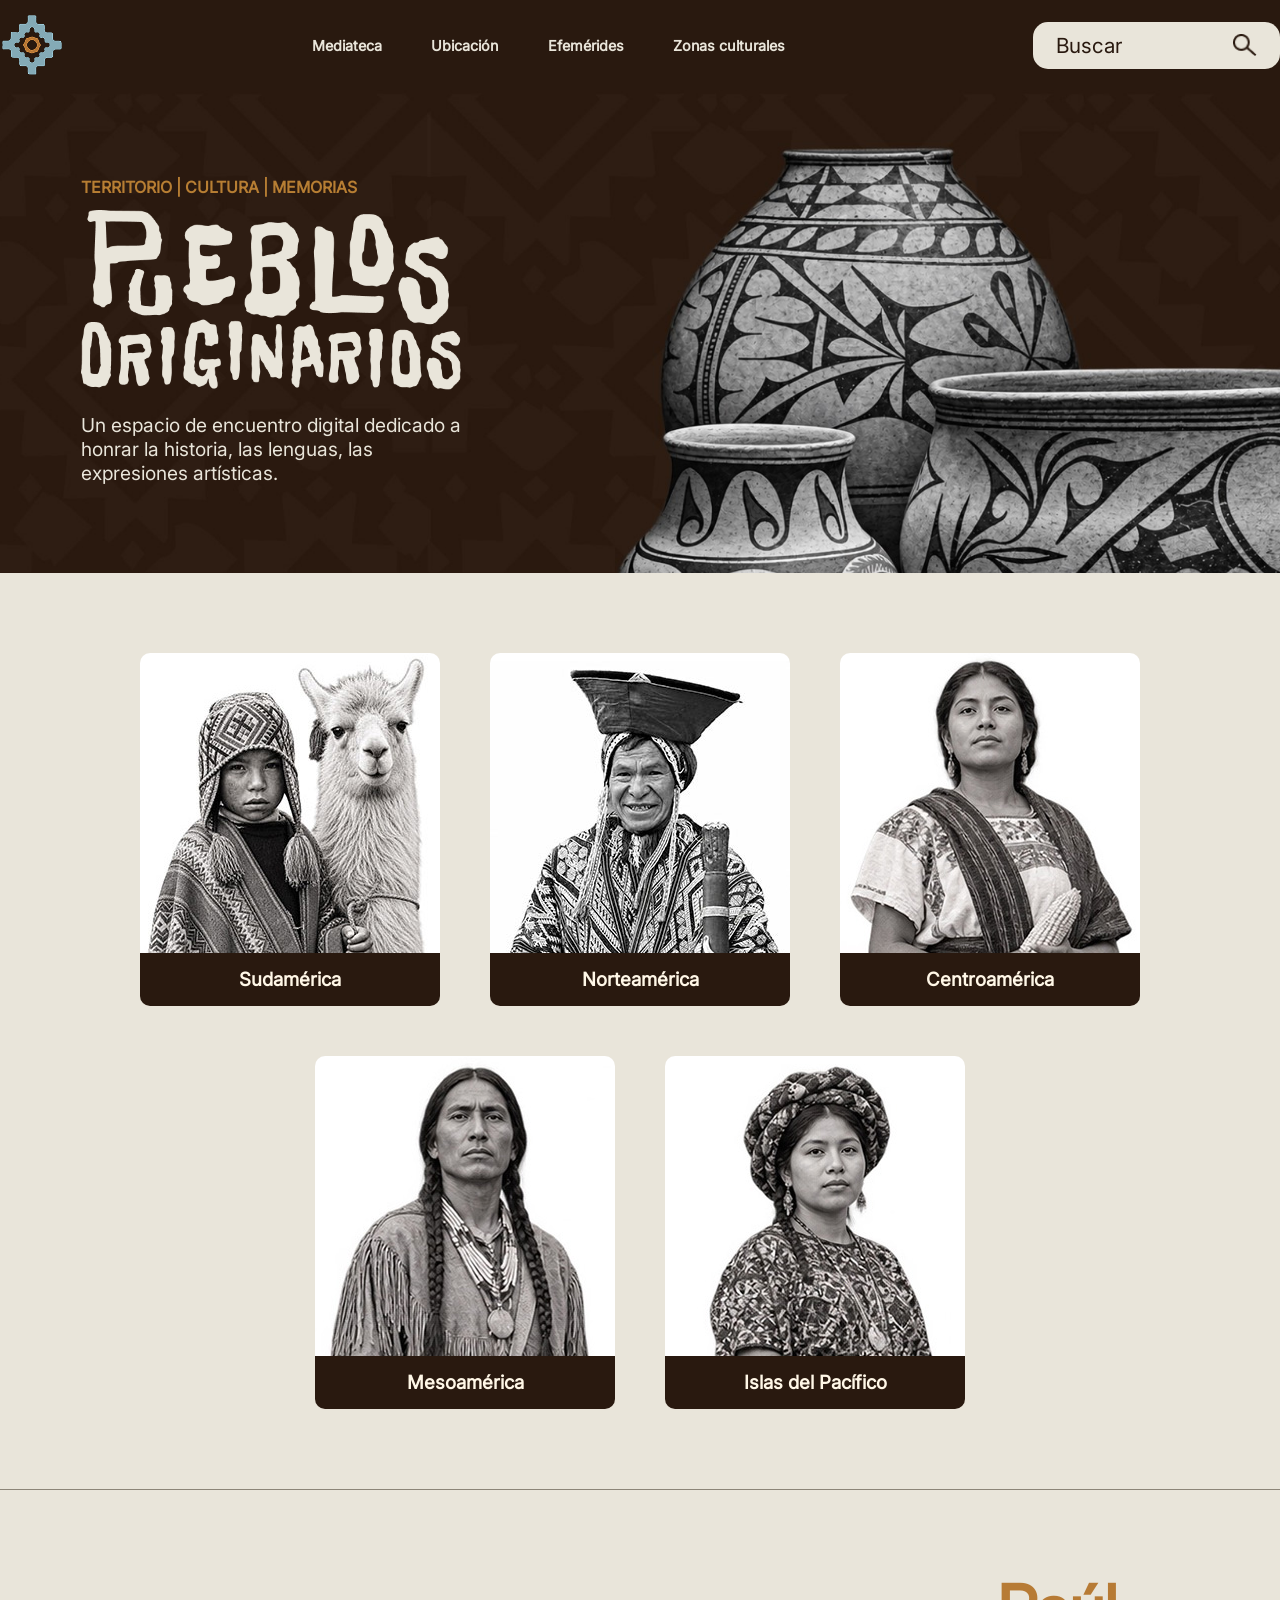
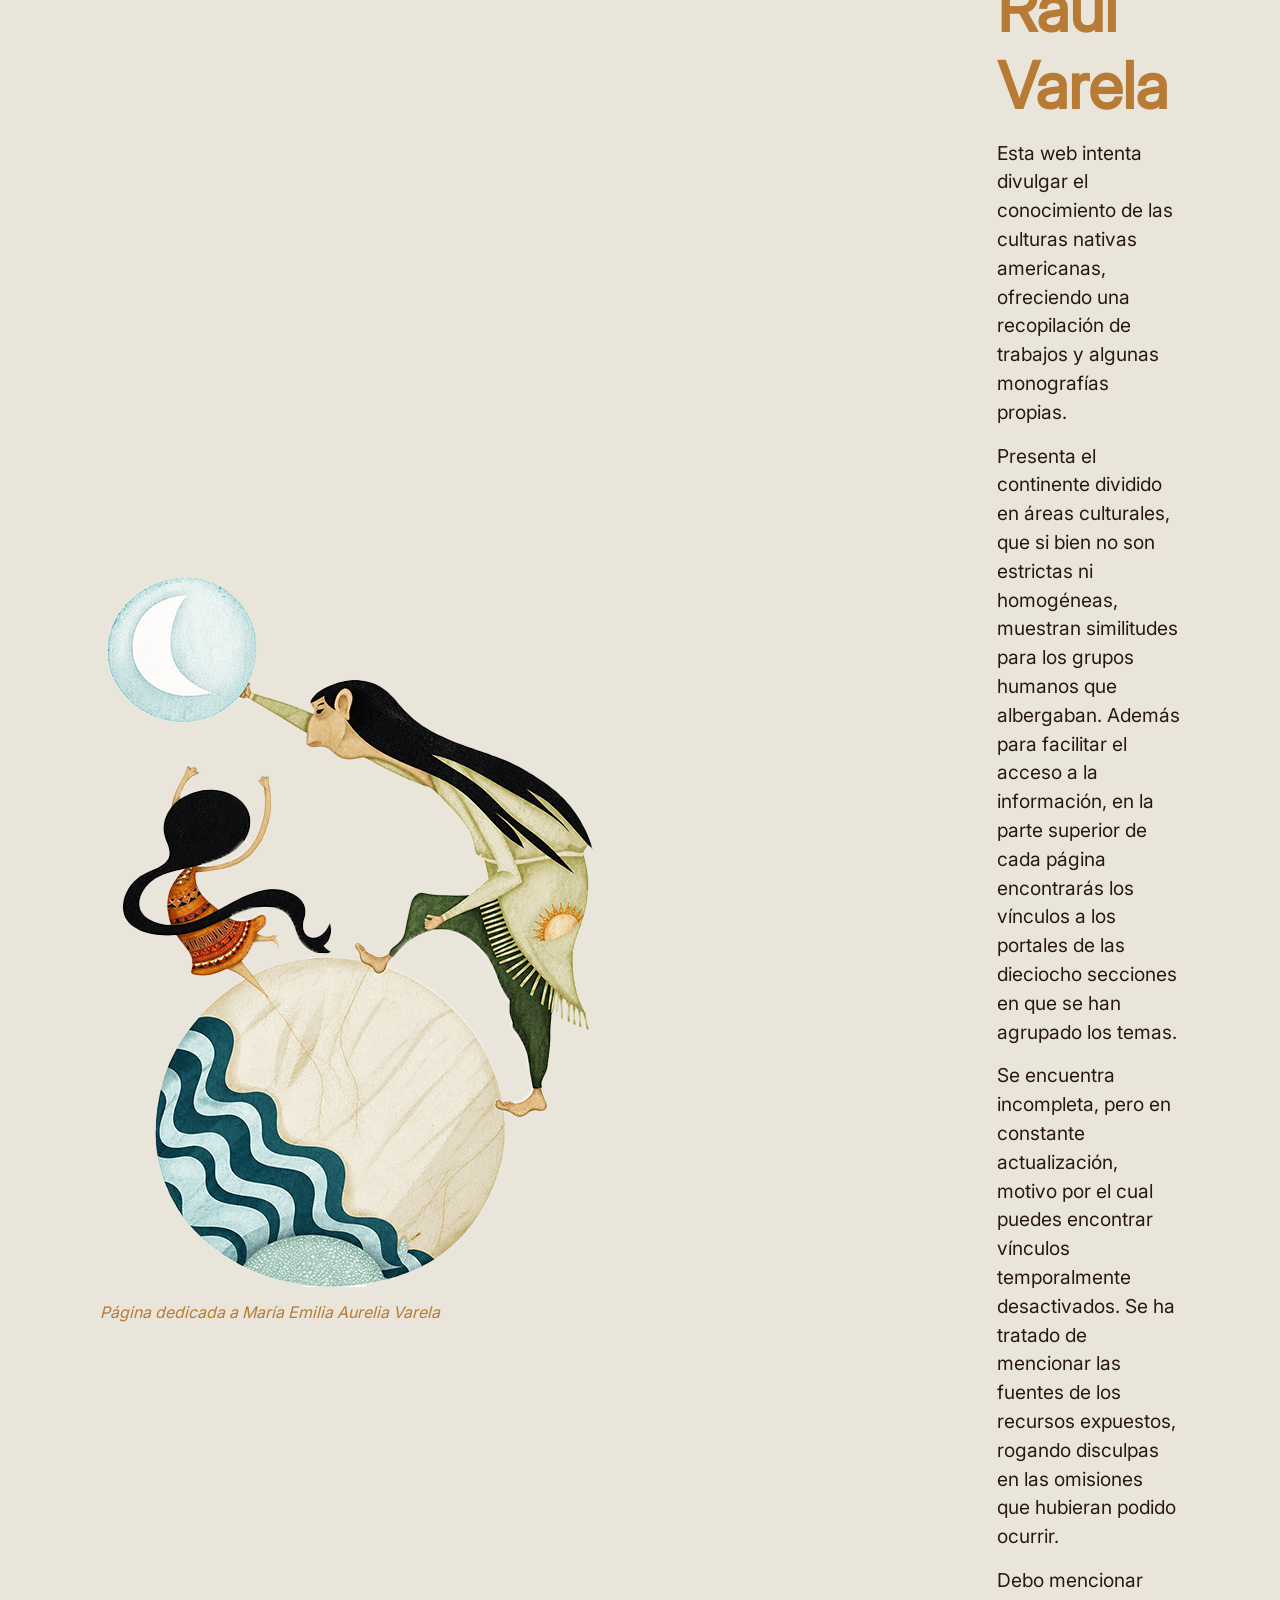
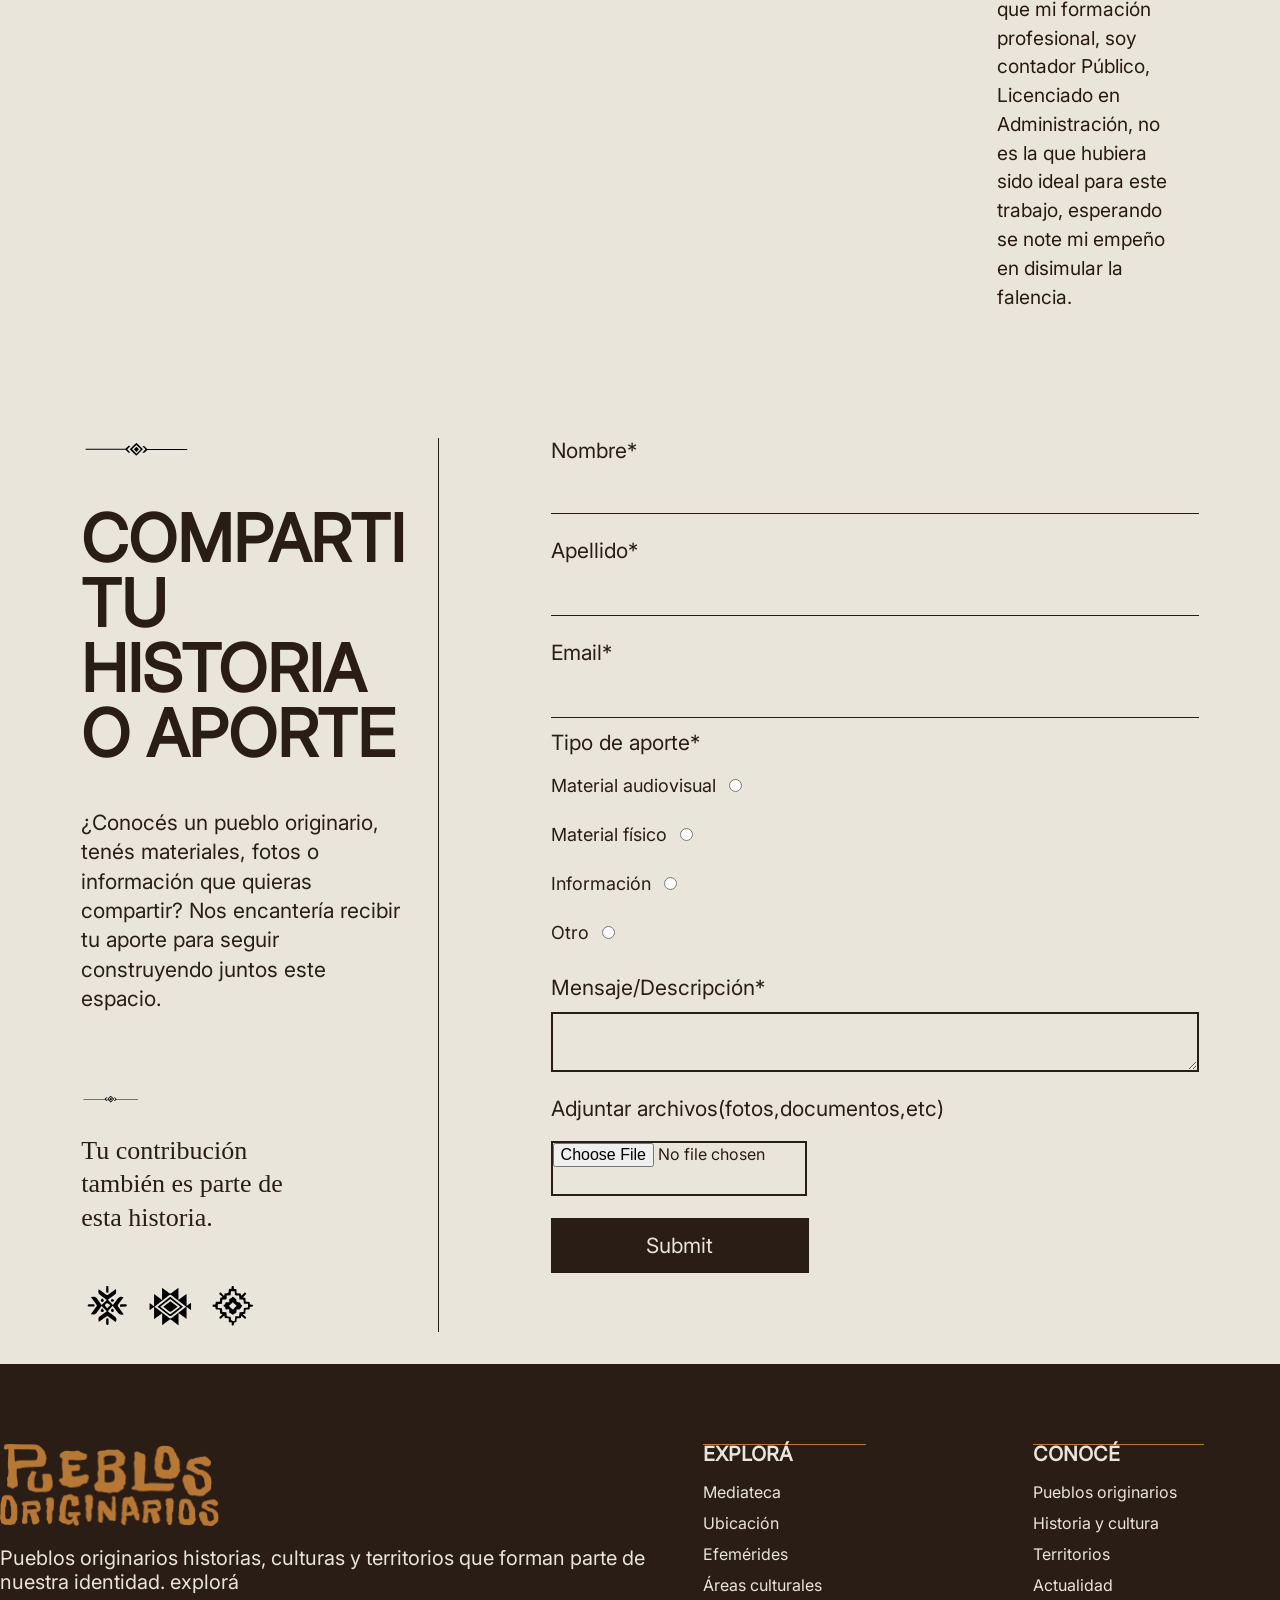
==== commit 2672f0a7: "avances" ====
--- a/index.html
+++ b/index.html
@@ -173,7 +173,7 @@
         <div id="footer">
 
             <div id="presentacion-footer">
-                <img src="imagenes/logo.png" alt="Logo Pueblos Originarios">
+                <img src="iconos/pueblos_originarios.png" alt="Logo Pueblos Originarios" width="219" height="83">
                 <p>
                     Pueblos originarios historias, culturas y territorios
                     que forman parte de nuestra identidad. explorá
@@ -198,10 +198,10 @@
 
             <div id="redes">
                 <div class="iconos">
-                    <a href="#"><img src="iconos/instagram.png" alt="Instagram"></a>
-                    <a href="#"><img src="iconos/logo-tiktok.png" alt="TikTok"></a>
-                    <a href="#"><img src="iconos/youtube.png" alt="YouTube"></a>
-                    <a href="#"><img src="iconos/facebook.png" alt="Facebook"></a>
+                    <a href="#"><img src="iconos/instagram.png" alt="Instagram" width="51" height="51"></a>
+                    <a href="#"><img src="iconos/logo-tiktok.png" alt="TikTok" width="43" height="43"></a>
+                    <a href="#"><img src="iconos/youtube.png" alt="YouTube" width="69" height="69"></a>
+                    <a href="#"><img src="iconos/facebook.png" alt="Facebook" width="50" height="50"></a>
                 </div>
 
                 <div id="suscripcion">
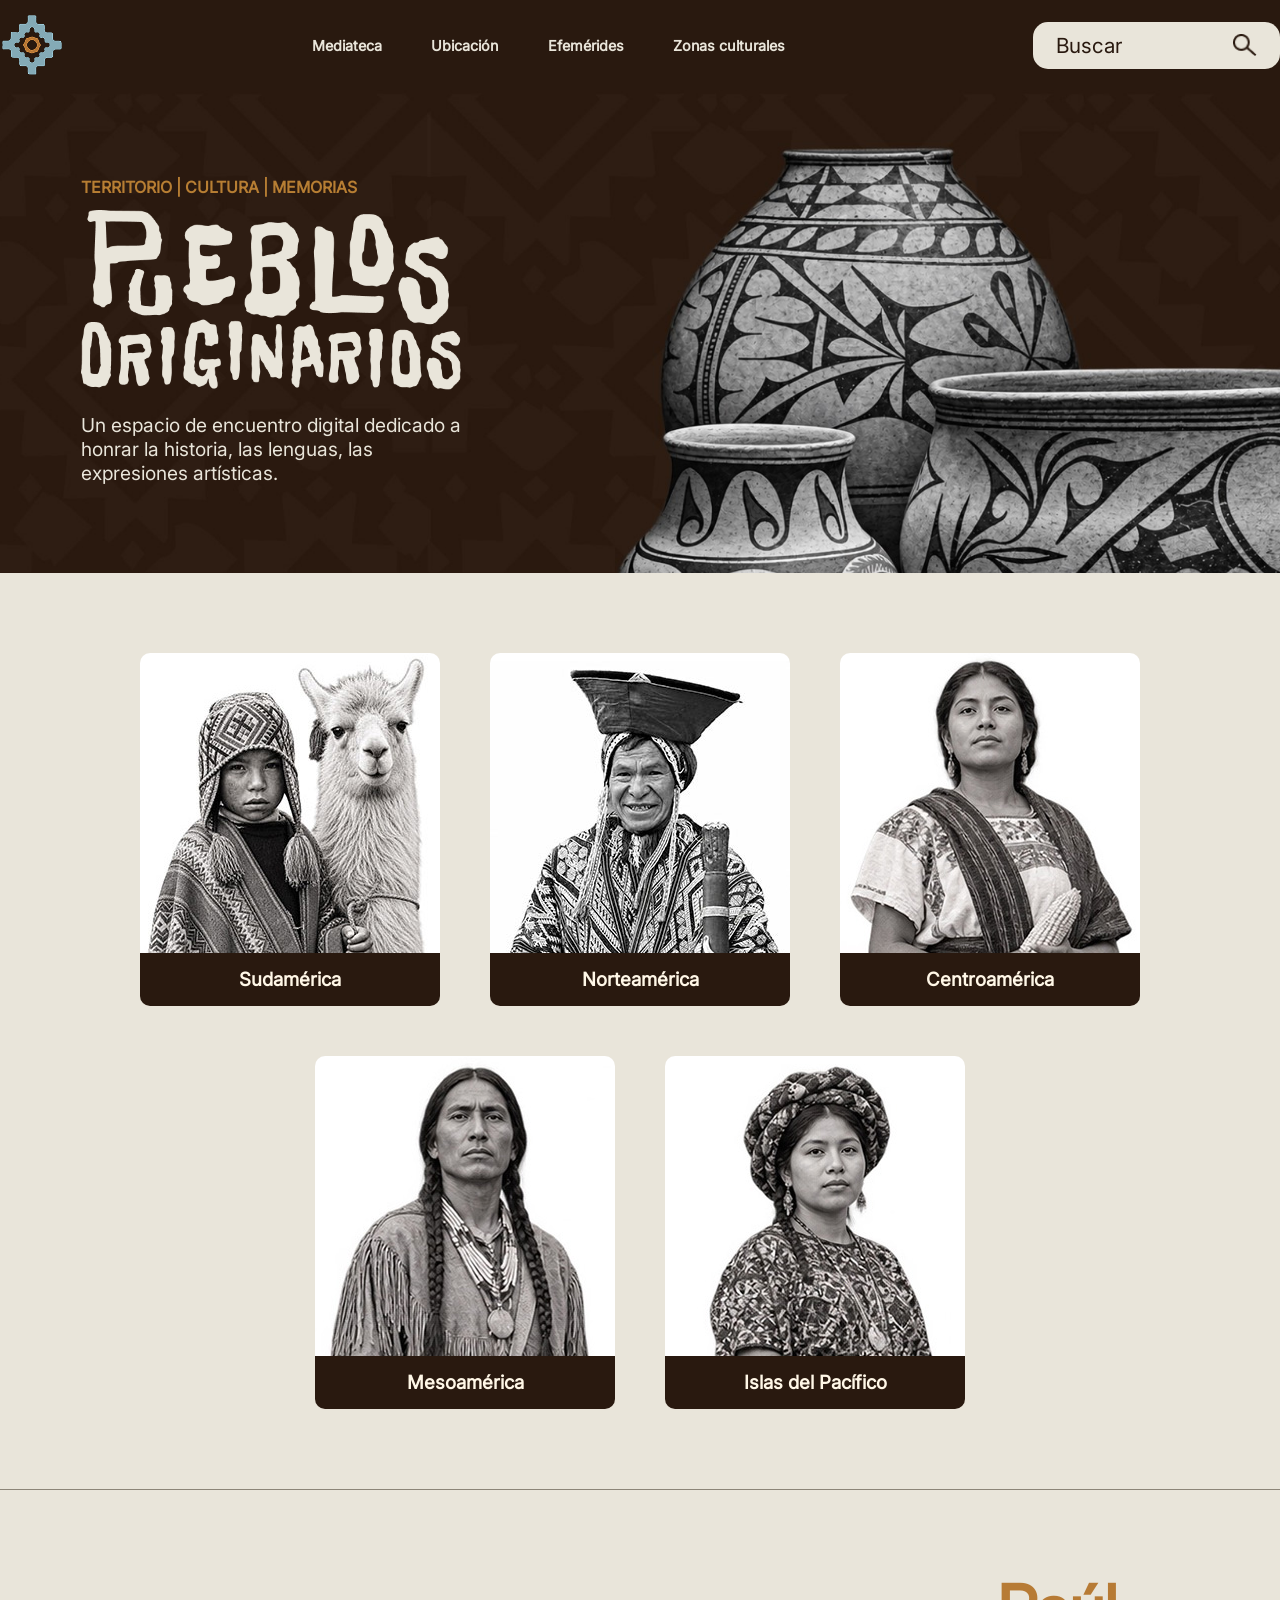
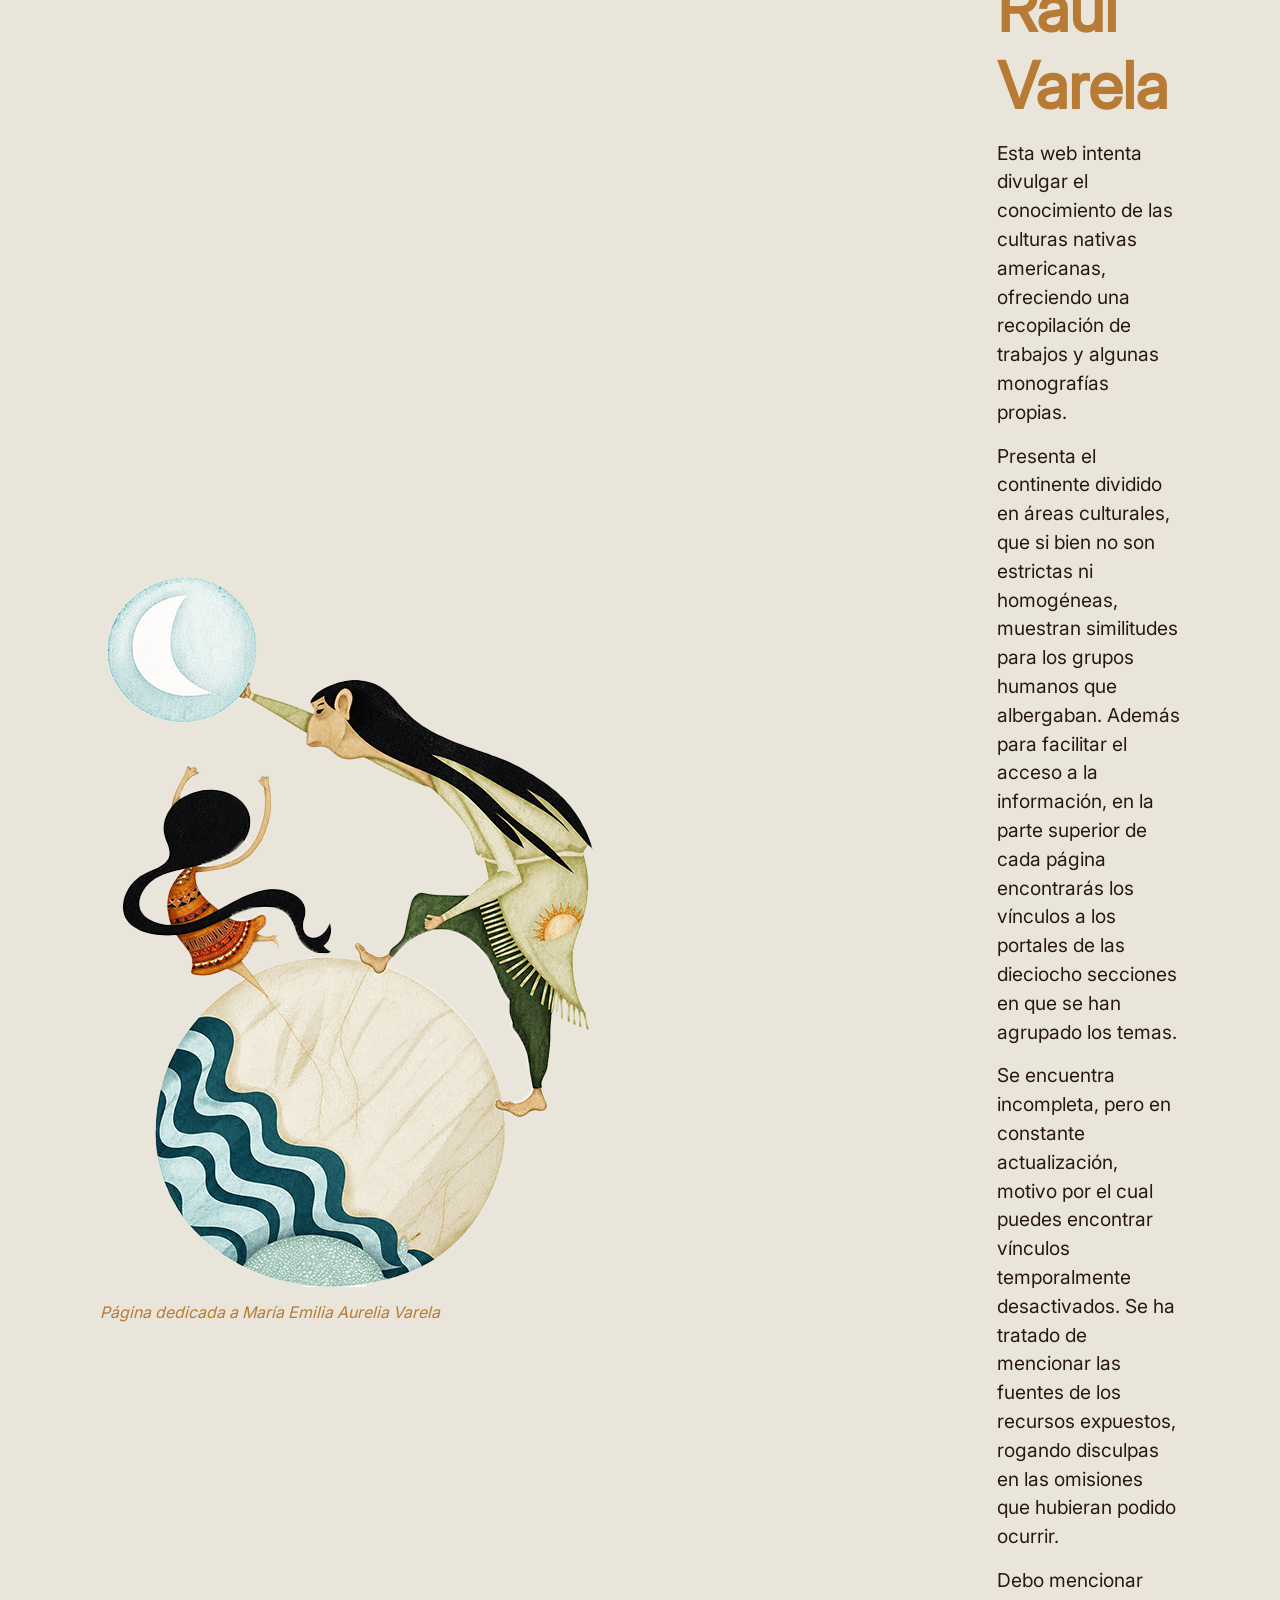
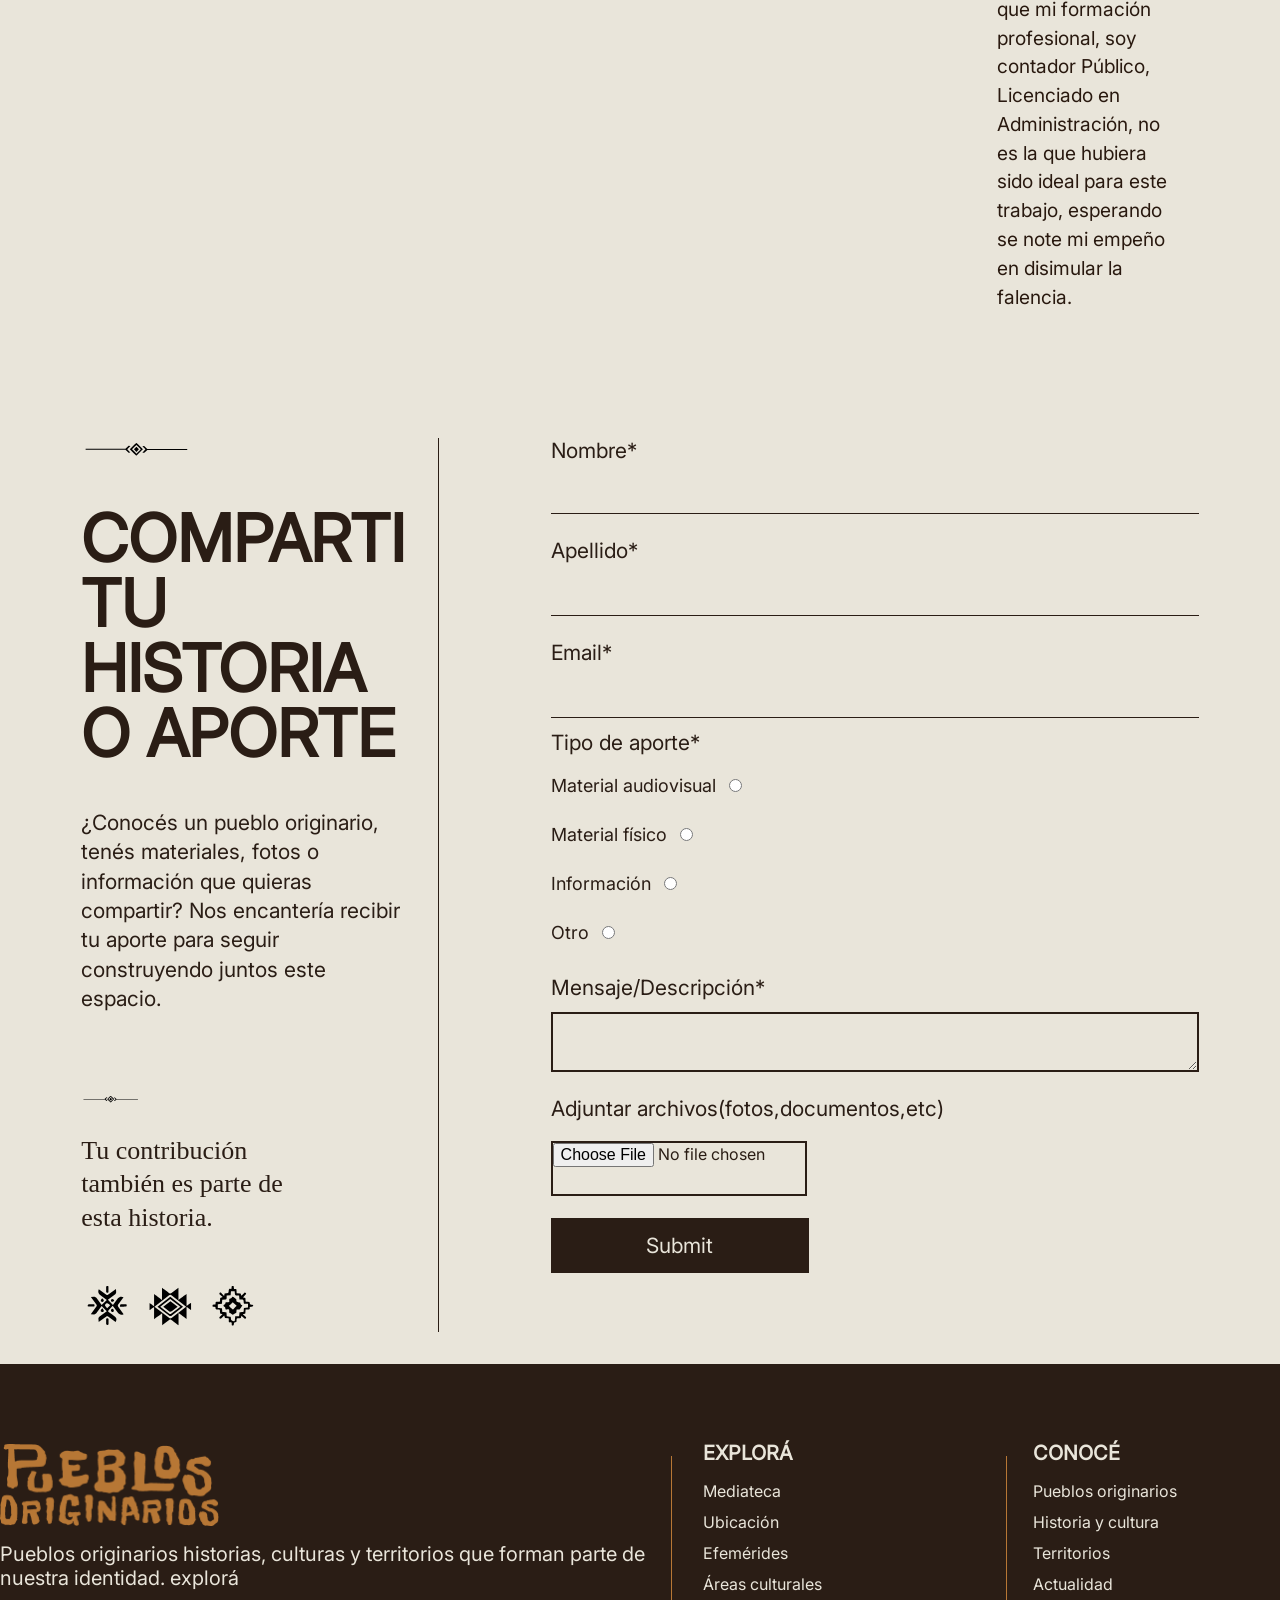
==== commit 15809744: "modifocacion" ====
--- a/index.html
+++ b/index.html
@@ -200,7 +200,7 @@
                 <div class="iconos">
                     <a href="#"><img src="iconos/instagram.png" alt="Instagram" width="51" height="51"></a>
                     <a href="#"><img src="iconos/logo-tiktok.png" alt="TikTok" width="43" height="43"></a>
-                    <a href="#"><img src="iconos/youtube.png" alt="YouTube" width="69" height="69"></a>
+                    <a href="#"><img src="iconos/youtube-2.png" alt="YouTube" width="69" height="69"></a>
                     <a href="#"><img src="iconos/facebook.png" alt="Facebook" width="50" height="50"></a>
                 </div>
 
--- a/estilos.css
+++ b/estilos.css
@@ -84,7 +84,7 @@
 .presentacion-videoteca {
     position: relative;
     overflow: hidden;
-    padding: 55px 6.5% 100px;
+    padding: 55px 6.5% 132px;
     background-color: #2a1d15;
 }
 
@@ -111,11 +111,11 @@
 
 .texto-videoteca {
     position: relative;
-    margin-bottom: 104px;
+    margin-bottom: 96px;
 }
 
 .texto-videoteca h1 {
-    margin: 0 0 12px;
+    margin: 0 0 20px;
     color: #e9e5da;
     font-size: 76px;
     font-weight: 700;
@@ -124,6 +124,7 @@
 
 .texto-videoteca p {
     margin: 0;
+    color: #e9e5da;
     font-size: 20px;
 }
 
@@ -135,13 +136,16 @@
     display: flex;
     align-items: flex-start;
     gap: 19px;
+    width: 100%;
 }
 
 .video-principal {
     flex: 1;
+    min-width: 0;
 }
 
 .video-principal video {
+    display: block;
     width: 100%;
     height: auto;
     background-color: #000000;
@@ -149,9 +153,9 @@
 
 .video-principal p {
     margin: 12px 0 0;
-    font-size: 16px;
-}
-
+    color: #e9e5da;
+    font-size: 20px;
+}
 
 
 /* Sección más videos */
@@ -596,7 +600,10 @@
     color: #e9e5da;
     width: 100%;
     height: 403px;
-}
+    box-sizing: border-box;
+}
+
+/* Contenedor principal */
 
 #footer {
     display: flex;
@@ -618,8 +625,7 @@
 }
 
 #presentacion-footer img {
-    width: 219px;
-    height: 83px;
+    display: block;
     object-fit: contain;
     margin-bottom: 15px;
 }
@@ -640,8 +646,7 @@
     display: flex;
     flex-direction: column;
     height: 152px;
-    border-top: 1px solid #b77735;
-    padding-top: 0;
+    padding: 0;
     box-sizing: border-box;
     flex-shrink: 0;
 }
@@ -707,28 +712,6 @@
     object-fit: contain;
 }
 
-/* Tamaño individual de cada ícono */
-
-.iconos a:nth-child(1) img {
-    width: 51px;
-    height: 51px;
-}
-
-.iconos a:nth-child(2) img {
-    width: 43px;
-    height: 43px;
-}
-
-.iconos a:nth-child(3) img {
-    width: 69px;
-    height: 69px;
-}
-
-.iconos a:nth-child(4) img {
-    width: 50px;
-    height: 50px;
-}
-
 /* Suscripción */
 
 #suscripcion {
@@ -737,6 +720,7 @@
     height: 47px;
     background-color: #e9e5da;
     overflow: hidden;
+     border-radius: 12px;
 }
 
 #suscripcion input {
@@ -763,6 +747,8 @@
     font-weight: 500;
 }
 
+
+
 /* Línea horizontal inferior */
 
 #footer::after {
@@ -772,4 +758,32 @@
     left: 0;
     width: 1668px;
     border-top: 1px solid #b77735;
-}+}
+
+/* Líneas verticales del footer */
+#footer::before {
+    content: "";
+    position: absolute;
+    top: 92px;
+    left: 0;
+    width: 1668px;
+    height: 145px;
+    pointer-events: none;
+    background:
+        linear-gradient(to right,
+            transparent 671px,
+            #b77735 671px,
+            #b77735 672px,
+            transparent 672px,
+            transparent 1006px,
+            #b77735 1006px,
+            #b77735 1007px,
+            transparent 1007px,
+            transparent 1298px,
+            #b77735 1298px,
+            #b77735 1299px,
+            transparent 1299px
+        );
+}
+
+
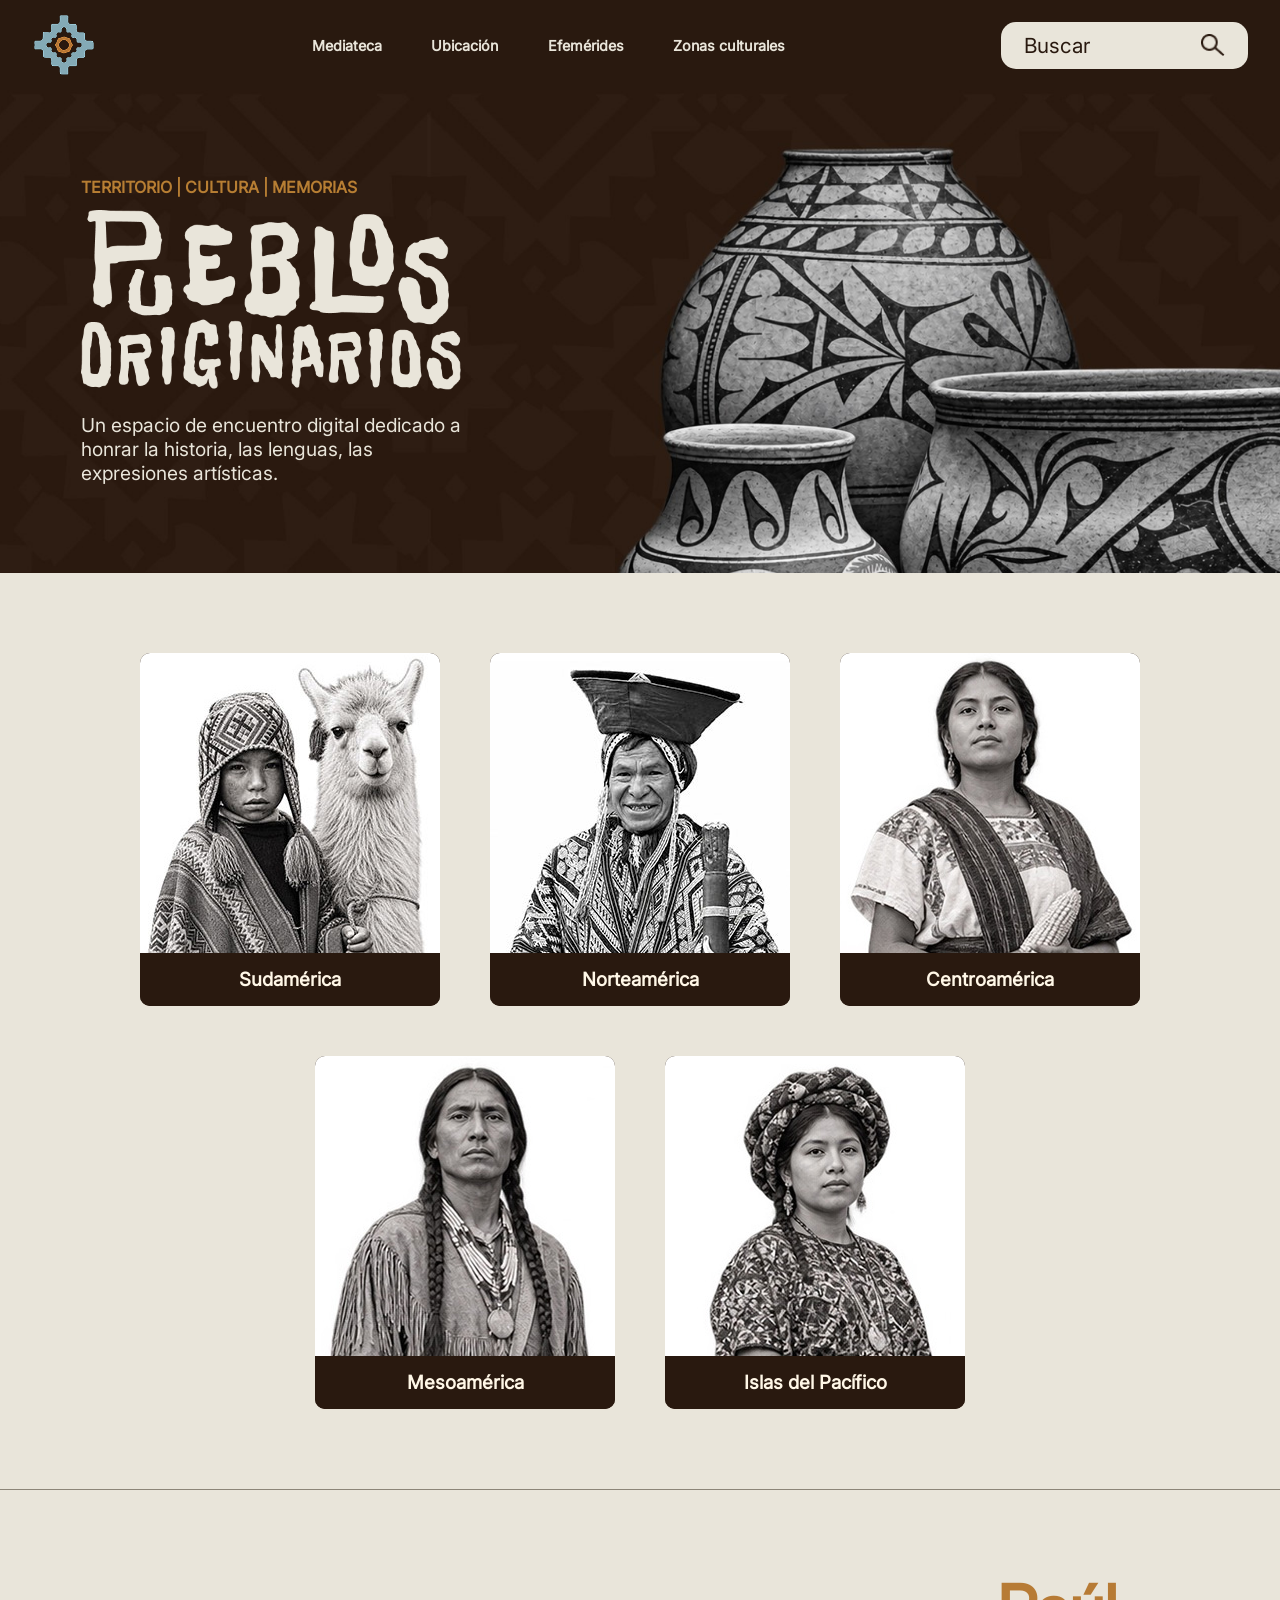
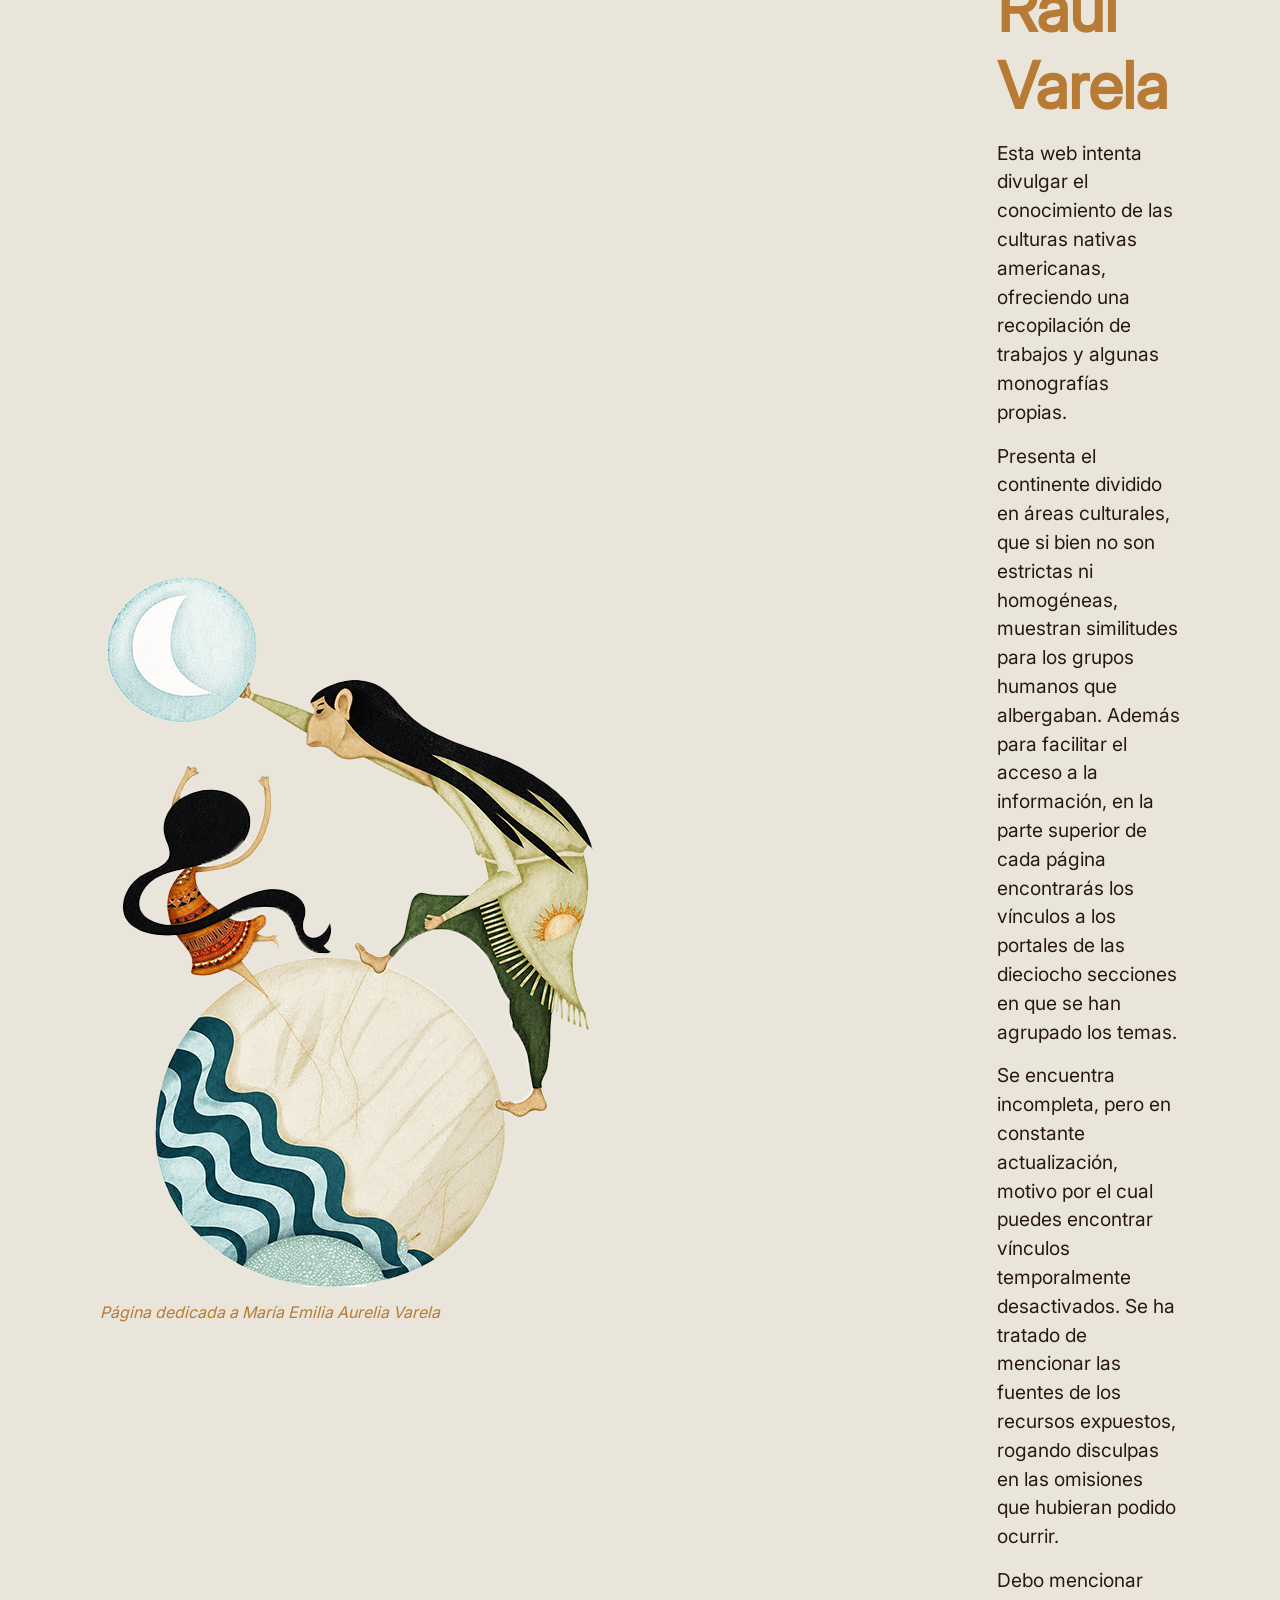
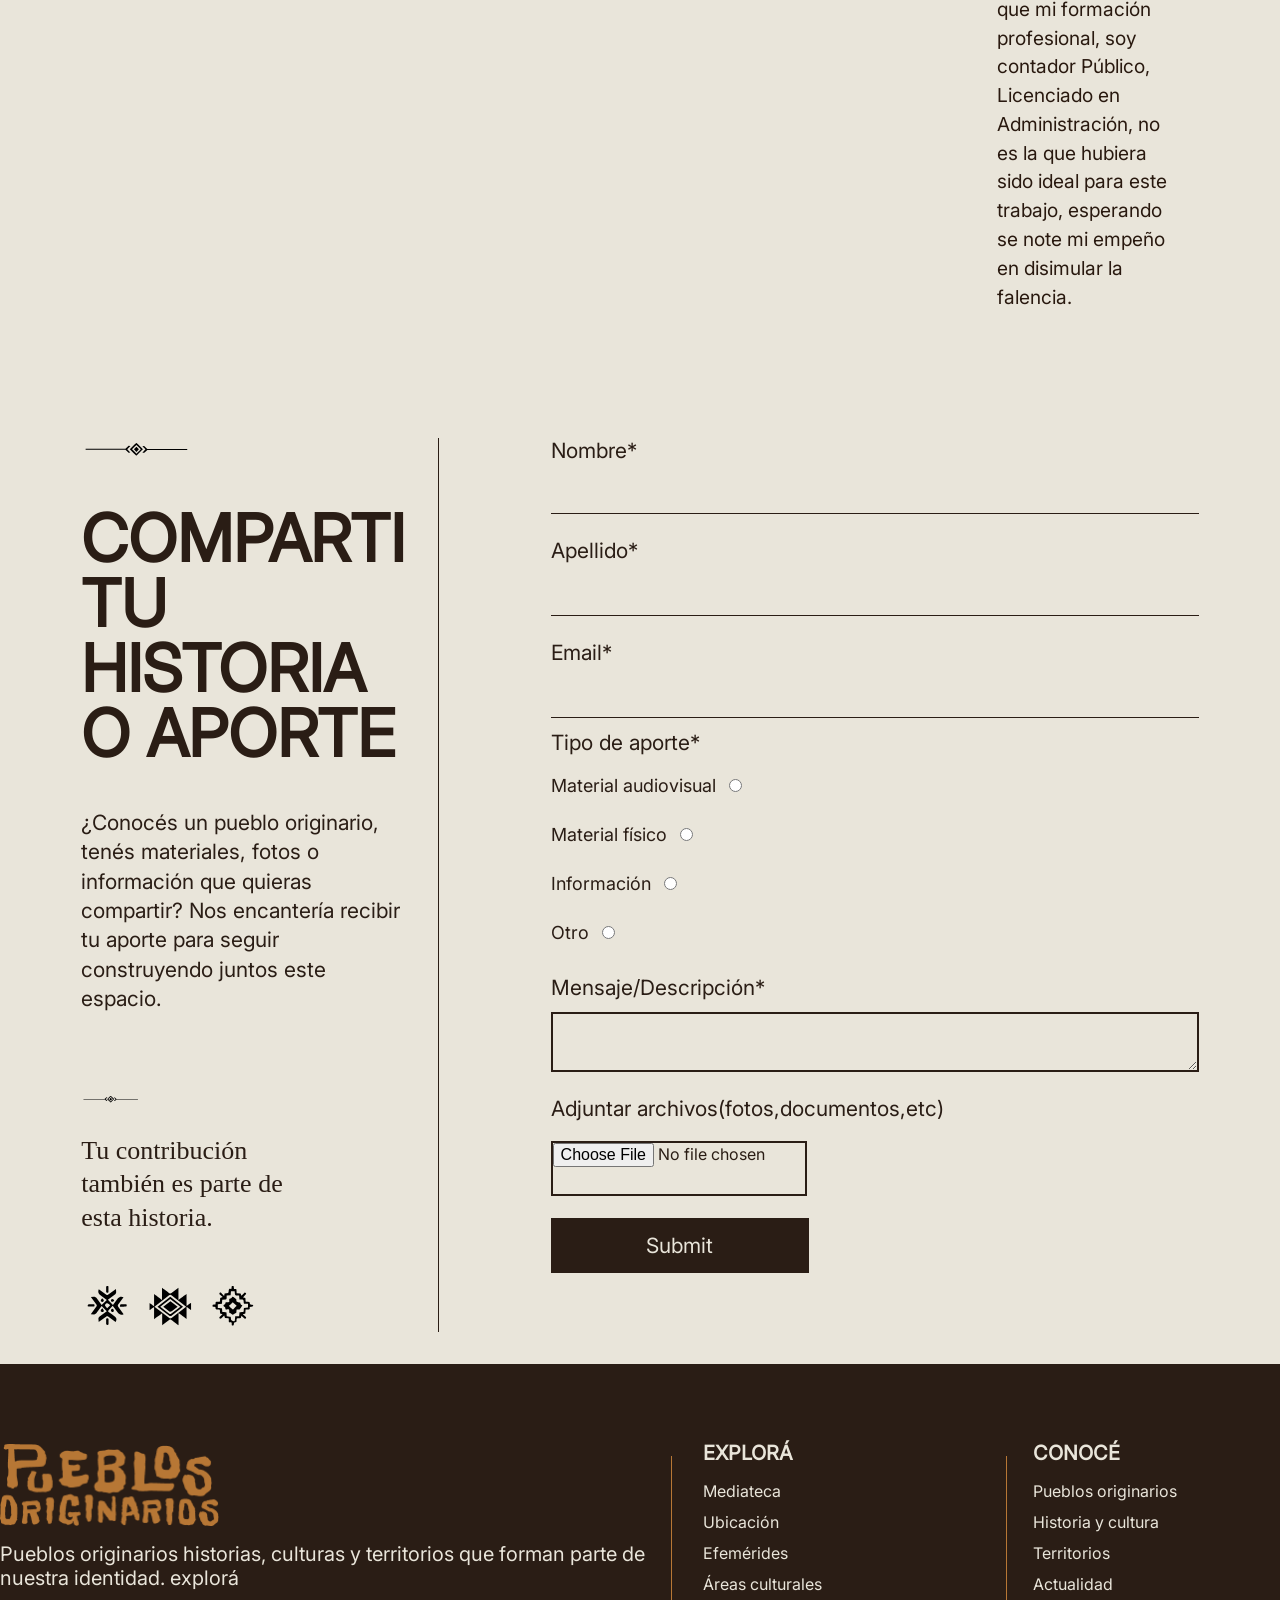
==== commit 08704ccd: "Checkpoint de la version actual" ====
--- a/index.html
+++ b/index.html
@@ -12,10 +12,10 @@
 <body class="body">
     <header>
         <nav class="nav">
-                <a href="index.html">
-                    <img class="imagen_logo" src="imagenes/generales/logo_color.png" alt="imagen_logo" width="64"
-                        height="64" />
-                </a>
+            <a href="index.html">
+                <img class="imagen_logo" src="imagenes/generales/logo_color.png" alt="imagen_logo" width="64"
+                    height="64" />
+            </a>
             <div class="hipervinculos">
                 <a href="mediateca.html">Mediateca</a>
                 <a href="ubicacion.html">Ubicación</a>
@@ -41,26 +41,72 @@
 
             <article class="tarjeta">
                 <img src="imagenes/index/suramerica.jpg" alt="Sudamérica" width="300" height="300">
+
+                <p class="tarjeta_texto">
+                    Sudamérica reúne una gran diversidad de pueblos
+                    originarios, desde las selvas tropicales hasta las
+                    montañas. Sus culturas mantienen una fuerte conexión
+                    con sus territorios, sus identidades ancestrales
+                    y la defensa de sus comunidades.
+                </p>
+
                 <h3>Sudamérica</h3>
             </article>
 
             <article class="tarjeta">
                 <img src="imagenes/index/norteamerica.jpg" alt="Norteamérica" width="300" height="300">
+
+                <p class="tarjeta_texto">
+                    Norteamérica reúne una gran diversidad de pueblos
+                    originarios, con lenguas, tradiciones y formas de
+                    vida vinculadas a sus territorios. Sus culturas
+                    mantienen una fuerte conexión con la naturaleza
+                    y sus identidades ancestrales.
+                </p>
+
                 <h3>Norteamérica</h3>
             </article>
 
             <article class="tarjeta">
                 <img src="imagenes/index/centroamerica.jpg" alt="Centroamérica" width="300" height="300">
+
+                <p class="tarjeta_texto">
+                    Centroamérica alberga pueblos originarios con
+                    culturas marcadas por siglos de intercambios
+                    y tradiciones. Su diversidad lingüística y
+                    comunitaria mantiene vivos los saberes
+                    ancestrales y la defensa de sus territorios.
+                </p>
+
                 <h3>Centroamérica</h3>
             </article>
 
             <article class="tarjeta">
                 <img src="imagenes/index/mesoamerica.jpg" alt="Mesoamérica" width="300" height="300">
+
+                <p class="tarjeta_texto">
+                    Mesoamérica reúne pueblos originarios con una
+                    historia compartida de agricultura, astronomía
+                    y escritura. Culturas como la maya, mexica,
+                    zapoteca y mixteca dejaron un legado de
+                    conocimientos, tradiciones y formas de
+                    entender el mundo.
+                </p>
+
                 <h3>Mesoamérica</h3>
             </article>
 
             <article class="tarjeta">
                 <img src="imagenes/index/isla_pacifico.jpg" alt="Islas del Pacífico" width="300" height="300">
+
+                <p class="tarjeta_texto">
+                    Los pueblos de las islas del Pacífico desarrollaron
+                    culturas profundamente ligadas al mar, la navegación
+                    y la memoria ancestral. Sus lenguas, ceremonias
+                    y conocimientos mantienen vivas sus identidades
+                    y la protección de sus territorios.
+                </p>
+
                 <h3>Islas del Pacífico</h3>
             </article>
 
@@ -68,45 +114,45 @@
 
         <section class="seccion-raul">
 
-    <article class="imagen-raul">
-        <img src="imagenes/index/raul_varela.png" alt="Ilustración de Raúl Varela" width="497" height="713">
-        <p>Página dedicada a María Emilia Aurelia Varela</p>
-    </article>
-
-    <article class="contenido-raul">
-
-        <h2>Raúl Varela</h2>
-
-        <p>
-    Esta web intenta divulgar el conocimiento de las culturas nativas
-    americanas, ofreciendo una recopilación de trabajos y algunas
-    monografías propias.
-</p>
-
-<p>
-    Presenta el continente dividido en áreas culturales, que si bien no son
-    estrictas ni homogéneas, muestran similitudes para los grupos humanos
-    que albergaban. Además para facilitar el acceso a la información,
-    en la parte superior de cada página encontrarás los vínculos a los
-    portales de las dieciocho secciones en que se han agrupado los temas.
-</p>
-
-<p>
-    Se encuentra incompleta, pero en constante actualización, motivo
-    por el cual puedes encontrar vínculos temporalmente desactivados.
-    Se ha tratado de mencionar las fuentes de los recursos expuestos,
-    rogando disculpas en las omisiones que hubieran podido ocurrir.
-</p>
-
-<p>
-    Debo mencionar que mi formación profesional, soy contador Público,
-    Licenciado en Administración, no es la que hubiera sido ideal para
-    este trabajo, esperando se note mi empeño en disimular la falencia.
-</p>
-
-    </article>
-
-</section>
+            <article class="imagen-raul">
+                <img src="imagenes/index/raul_varela.png" alt="Ilustración de Raúl Varela" width="497" height="713">
+                <p>Página dedicada a María Emilia Aurelia Varela</p>
+            </article>
+
+            <article class="contenido-raul">
+
+                <h2>Raúl Varela</h2>
+
+                <p>
+                    Esta web intenta divulgar el conocimiento de las culturas nativas
+                    americanas, ofreciendo una recopilación de trabajos y algunas
+                    monografías propias.
+                </p>
+
+                <p>
+                    Presenta el continente dividido en áreas culturales, que si bien no son
+                    estrictas ni homogéneas, muestran similitudes para los grupos humanos
+                    que albergaban. Además para facilitar el acceso a la información,
+                    en la parte superior de cada página encontrarás los vínculos a los
+                    portales de las dieciocho secciones en que se han agrupado los temas.
+                </p>
+
+                <p>
+                    Se encuentra incompleta, pero en constante actualización, motivo
+                    por el cual puedes encontrar vínculos temporalmente desactivados.
+                    Se ha tratado de mencionar las fuentes de los recursos expuestos,
+                    rogando disculpas en las omisiones que hubieran podido ocurrir.
+                </p>
+
+                <p>
+                    Debo mencionar que mi formación profesional, soy contador Público,
+                    Licenciado en Administración, no es la que hubiera sido ideal para
+                    este trabajo, esperando se note mi empeño en disimular la falencia.
+                </p>
+
+            </article>
+
+        </section>
 
 
 
@@ -167,7 +213,7 @@
         </section>
     </main>
 
-   
+
     <footer>
 
         <div id="footer">
@@ -215,4 +261,4 @@
     </footer>
 </body>
 
-</html>
+</html>
--- a/estilos.css
+++ b/estilos.css
@@ -56,18 +56,22 @@
     font-style: italic;
 }
 
-*{
-    font-family: "inter",sans-serif;
+* {
+    font-family: "inter", sans-serif;
     margin: 0;
     padding: 0;
 
 }
 
-body{
+main {
+    margin-top: 90px;
+}
+
+body {
     background-color: #E9E5DA
 }
 
-footer{
+footer {
     background-color: #2A1D15;
 }
 
@@ -329,7 +333,7 @@
     gap: 10px;
 }
 
-#form3 form > label {
+#form3 form>label {
     margin-top: 12px;
 }
 
@@ -414,14 +418,17 @@
 
 .nav {
     min-height: 90px;
-    padding: fixed;
+    padding: 0 32px;
     display: grid;
     grid-template-columns: 64px minmax(0, 1fr) 247px;
     align-items: center;
     gap: 32px;
     background-color: #29190F;
     z-index: 100;
-
+    position: fixed;
+    top: 0;
+    width: 100%;
+    box-sizing: border-box;
 }
 
 .logo a {
@@ -501,7 +508,7 @@
     color: #b77e33;
     font-size: 1rem;
     font-weight: 700;
-    
+
 }
 
 .texto-inicio {
@@ -525,7 +532,8 @@
     flex-direction: row;
     justify-content: center;
     align-items: center;
-    gap: 50px;;
+    gap: 50px;
+    ;
     flex-wrap: wrap;
     padding-top: 80px;
     padding-bottom: 80px;
@@ -556,7 +564,9 @@
     display: flex;
     justify-content: center;
     align-items: center;
-    gap: 400px;;;
+    gap: 400px;
+    ;
+    ;
 
     background-color: #E9E5DA;
     padding: 80px 100px;
@@ -590,7 +600,6 @@
     color: #29190F;
     margin-bottom: 15px;
 }
-
 
 
 /* Footer */
@@ -787,3 +796,288 @@
 }
 
 
+/* tehuelches galería */
+
+.galeria_carrusel {
+    display: grid;
+    grid-template-columns: 1fr 1fr;
+    gap: 25px;
+    padding-bottom: 25x;
+    box-sizing: border-box;
+    overflow: hidden;
+}
+
+
+.division_carrusel {
+    grid-column: 1 / -1;
+}
+
+.galeria_carrusel_h2 {
+    grid-column: 1 / -1;
+    font-family: "Inter", sans-serif;
+    font-weight: bold;
+    font-size: 50px;
+}
+
+.carrusel_ventana {
+    grid-column: 1 / -1;
+    width: 100%;
+    overflow: hidden;
+}
+
+.carrusel_track {
+    display: flex;
+    width: max-content;
+    animation: movimiento_carrusel 25s linear infinite;
+}
+
+.carrusel_grupo {
+    display: flex;
+    align-items: center;
+    gap: 25px;
+    padding-right: 25px;
+}
+
+.carrusel_grupo img {
+    flex-shrink: 0;
+    object-fit: cover;
+}
+
+/* Movimiento continuo */
+
+@keyframes movimiento_carrusel {
+    from {
+        transform: translateX(0);
+    }
+
+    to {
+        transform: translateX(-50%);
+    }
+}
+
+/* Pausa al pasar el mouse */
+
+.carrusel_ventana:hover .carrusel_track {
+    animation-play-state: paused;
+}
+
+/* Cuepo tehuelche */
+
+.tehuelche {
+    position: relative;
+    display: grid;
+    grid-template-columns: 1fr;
+    isolation: isolate;
+    padding-left: 7%;
+    box-sizing: border-box;
+    justify-items: start;
+    align-content: center;
+    height: 51.72vw;
+}
+
+/* Imagen de fondo */
+
+.tehuelche_fondo {
+    position: absolute;
+    inset: 0;
+    width: 100%;
+    height: 100%;
+    object-fit: cover;
+    object-position: 65% center;
+    z-index: 0;
+}
+
+/* Contenido */
+
+.contenido {
+    position: relative;
+    z-index: 10;
+    width: 652px;
+    height: 275px;
+    grid-column: 1;
+    grid-row: 1;
+    align-self: end;
+}
+
+.tehuelche_titulo {
+    font-family: "Inter", sans-serif;
+    font-weight: bold;
+    font-size: 76px;
+    margin-bottom: 25px;
+    color: #E9E5DA;
+}
+
+.tehuelche_texto {
+    font-family: "Inter", sans-serif;
+    font-size: 15px;
+    font-weight: 200;
+    color: #E9E5DA;
+}
+
+.desplegables {
+    position: relative;
+    z-index: 1;
+    width: 42%;
+    max-width: 500px;
+    display: grid;
+    grid-template-columns: repeat(3, 1fr);
+    grid-template-rows: auto auto;
+    column-gap: 15px;
+    row-gap: 12px;
+    margin-top: 45px;
+}
+
+/* Distribución */
+
+.desplegables details:nth-of-type(1) {
+    grid-column: 1;
+    grid-row: 1;
+}
+
+.desplegables p:nth-of-type(1) {
+    grid-column: 1;
+    grid-row: 2;
+}
+
+.desplegables details:nth-of-type(2) {
+    grid-column: 2;
+    grid-row: 1;
+}
+
+.desplegables p:nth-of-type(2) {
+    grid-column: 2;
+    grid-row: 2;
+}
+
+.desplegables details:nth-of-type(3) {
+    grid-column: 3;
+    grid-row: 1;
+}
+
+.desplegables p:nth-of-type(3) {
+    grid-column: 3;
+    grid-row: 2;
+}
+
+.desplegables summary {
+    list-style: none;
+    cursor: pointer;
+    padding: 12px 5px;
+    border-radius: 10px;
+    background-color: #E9E5DA;
+    font-size: 11px;
+    font-weight: bold;
+    text-align: center;
+}
+
+.desplegables details:nth-of-type(1) summary {
+    background-color: #84AAB7;
+}
+
+.desplegables details:nth-of-type(2) summary {
+    background-color: #B77735;
+}
+
+.desplegables details:nth-of-type(3) summary {
+    background-color: #E9E5DA;
+}
+
+.desplegables summary::-webkit-details-marker {
+    display: none;
+}
+
+.tehuelche_h4 {
+    font-size: 11px;
+    margin-top: 10px;
+    margin-bottom: 5px;
+    color: #29190F;
+}
+
+.tehuelche_details {
+    font-family: "Inter", sans-serif;
+    font-weight: 300;
+    font-size: 15px;
+    color: #29190F;
+}
+
+.tehuelche_infodetail {
+    font-family: "Inter", sans-serif;
+    font-weight: medium;
+    font-size: 10px;
+    line-height: 1.4;
+}
+
+
+/* CAJA DE PREGUNTAS */
+
+.ia {
+    position: relative;
+    z-index: 1;
+    width: 475px;
+    height: 163px;
+    border-radius: 10px;
+    background-color: #E9E5DA;
+    margin-top: 30px;
+    grid-column: 1;
+    grid-row: 3;
+    margin-top: 25px;
+    padding: 20px;
+    box-sizing: border-box;
+}
+
+
+.tehuelche_ia {
+    font-family: "Inter", sans-serif;
+    font-weight: bold;
+    font-size: 36px;
+    color: #29190F;
+    opacity: 23%;
+}
+
+.caja_preguntas {
+    background-color: #2B1B13;
+    height: 37px;
+    width: 366px;
+    border-radius: 20px;
+}
+
+.tehuelche_duda {
+    font-family: "Inter", sans-serif;
+    font-weight: 500;
+    font-size: 16px;
+    color: #E9E5DA;
+}
+
+
+
+
+
+
+.tarjeta {
+    position: relative;
+    overflow: hidden;
+    background-color: #29190F;
+}
+
+.tarjeta_texto {
+    position: absolute;
+    top: 0;
+    left: 0;
+    width: 100%;
+    height: calc(100% - 35px);
+
+    background-color: #29190F;
+    color: #E9E5DA;
+
+    display: flex;
+    align-items: center;
+    padding: 10px 25px 40px 25px;
+    box-sizing: border-box;
+
+    opacity: 0;
+    transition: opacity 0.3s ease;
+}
+
+.tarjeta:hover .tarjeta_texto {
+    opacity: 1;
+}
